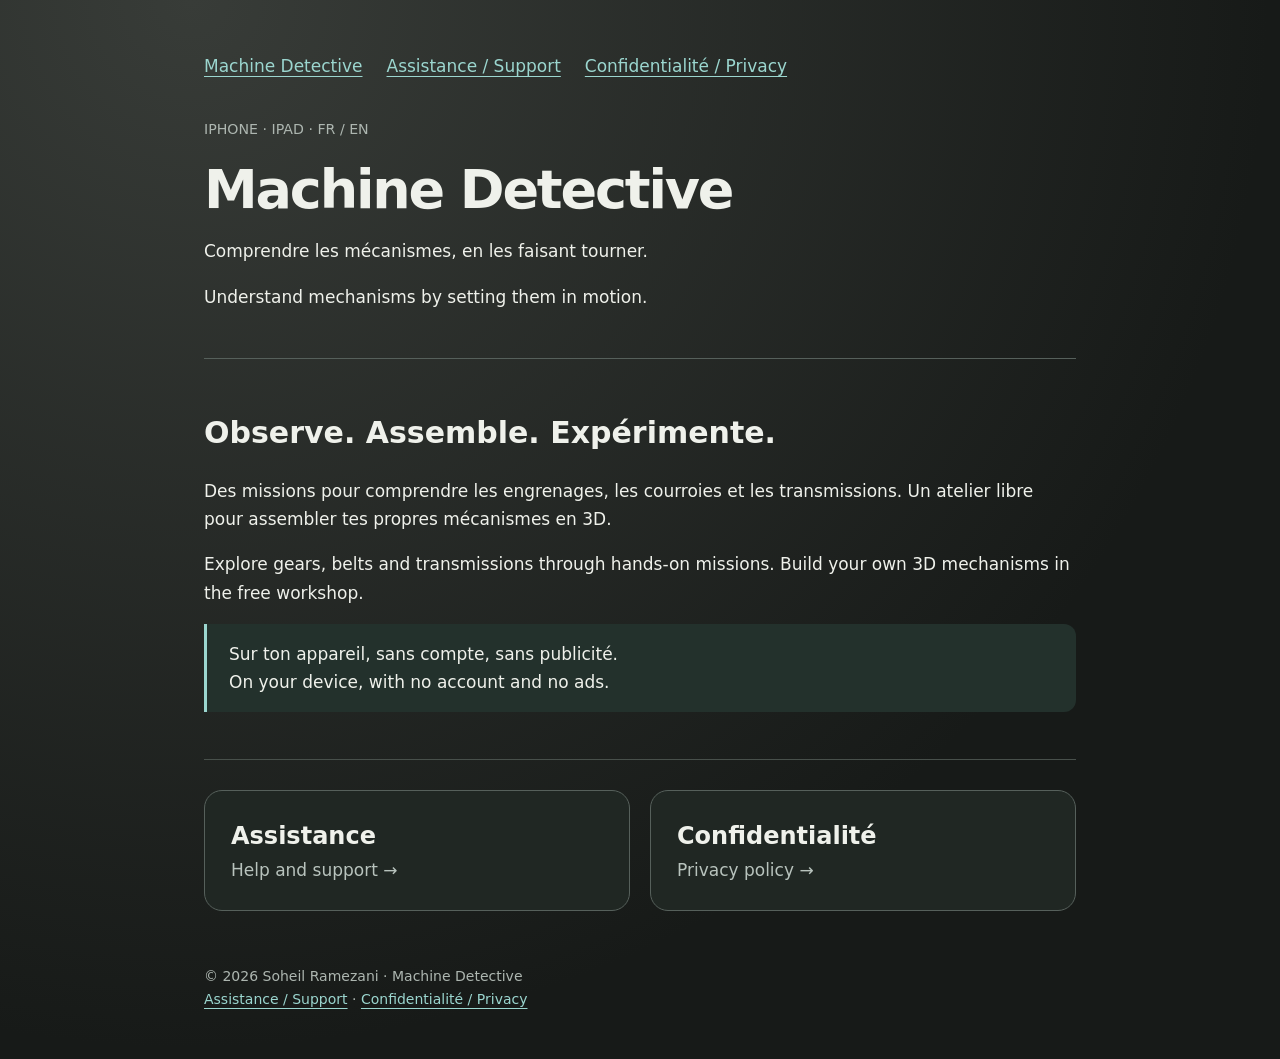
==== index.html @ 05f6509f "Publish bilingual Machine Detective support and privacy website" ====
<!doctype html>
<html lang="fr"><head><meta charset="utf-8"><meta name="viewport" content="width=device-width,initial-scale=1"><meta name="description" content="Machine Detective : missions et atelier de mécanique en 3D pour iPhone et iPad. Assistance et confidentialité en français et en anglais."><title>Machine Detective — Mécanique en 3D / Mechanics in 3D</title><link rel="stylesheet" href="style.css"></head><body><main><nav aria-label="Navigation"><a href="index.html">Machine Detective</a><a href="support.html">Assistance / Support</a><a href="privacy.html">Confidentialité / Privacy</a></nav><header><small>IPHONE · IPAD · FR / EN</small><h1>Machine Detective</h1><p>Comprendre les mécanismes, en les faisant tourner.</p><p lang="en">Understand mechanisms by setting them in motion.</p></header><section><h2>Observe. Assemble. Expérimente.</h2><p>Des missions pour comprendre les engrenages, les courroies et les transmissions. Un atelier libre pour assembler tes propres mécanismes en 3D.</p><p lang="en">Explore gears, belts and transmissions through hands-on missions. Build your own 3D mechanisms in the free workshop.</p><p class="summary">Sur ton appareil, sans compte, sans publicité.<br><span lang="en">On your device, with no account and no ads.</span></p></section><div class="cards"><a class="card" href="support.html"><strong>Assistance</strong><span lang="en">Help and support →</span></a><a class="card" href="privacy.html"><strong>Confidentialité</strong><span lang="en">Privacy policy →</span></a></div><footer>© 2026 Soheil Ramezani · Machine Detective<br><a href="support.html">Assistance / Support</a> · <a href="privacy.html">Confidentialité / Privacy</a></footer></main></body></html>
---- style.css ----
:root{color-scheme:dark}*{box-sizing:border-box}body{margin:0;color:#eff1eb;background:radial-gradient(ellipse at 15% 0,#383c38,transparent 70%),#171a18;font:17px/1.65 system-ui,-apple-system,sans-serif}main{max-width:920px;margin:auto;padding:48px 24px}nav{display:flex;gap:24px}a{color:#9bd6cf;text-underline-offset:4px}header{padding:30px 0;border-bottom:1px solid #56605b}small,.muted{color:#adb6b0}h1{font-size:clamp(32px,6vw,54px);line-height:1.1;letter-spacing:-.04em;margin:18px 0}h2{font-size:30px;line-height:1.3}h3{font-size:19px;margin-bottom:4px}p{margin-top:6px}section{scroll-margin-top:24px;padding:30px 0;border-bottom:1px solid #48504b}.contact{display:inline-block;background:#b5d1c9;color:#111a16;padding:12px 20px;border-radius:12px;font-weight:700;text-decoration:none;overflow-wrap:anywhere}footer{padding-top:24px;color:#adb6b0;font-size:14px}li{margin:8px 0}nav{flex-wrap:wrap;gap:12px 24px}nav a{padding:4px 0}a:focus-visible{outline:2px solid #9bd6cf;outline-offset:5px}.cards{display:grid;grid-template-columns:repeat(auto-fit,minmax(230px,1fr));gap:20px;margin:30px 0}.card{padding:26px;border:1px solid #56605b;border-radius:18px;background:#202723;text-decoration:none}.card strong{display:block;font-size:24px;color:#eff1eb}.card span{color:#b8c3bd}.summary{border-left:3px solid #9bd6cf;padding:16px 22px;background:#23312c;border-radius:0 12px 12px 0}
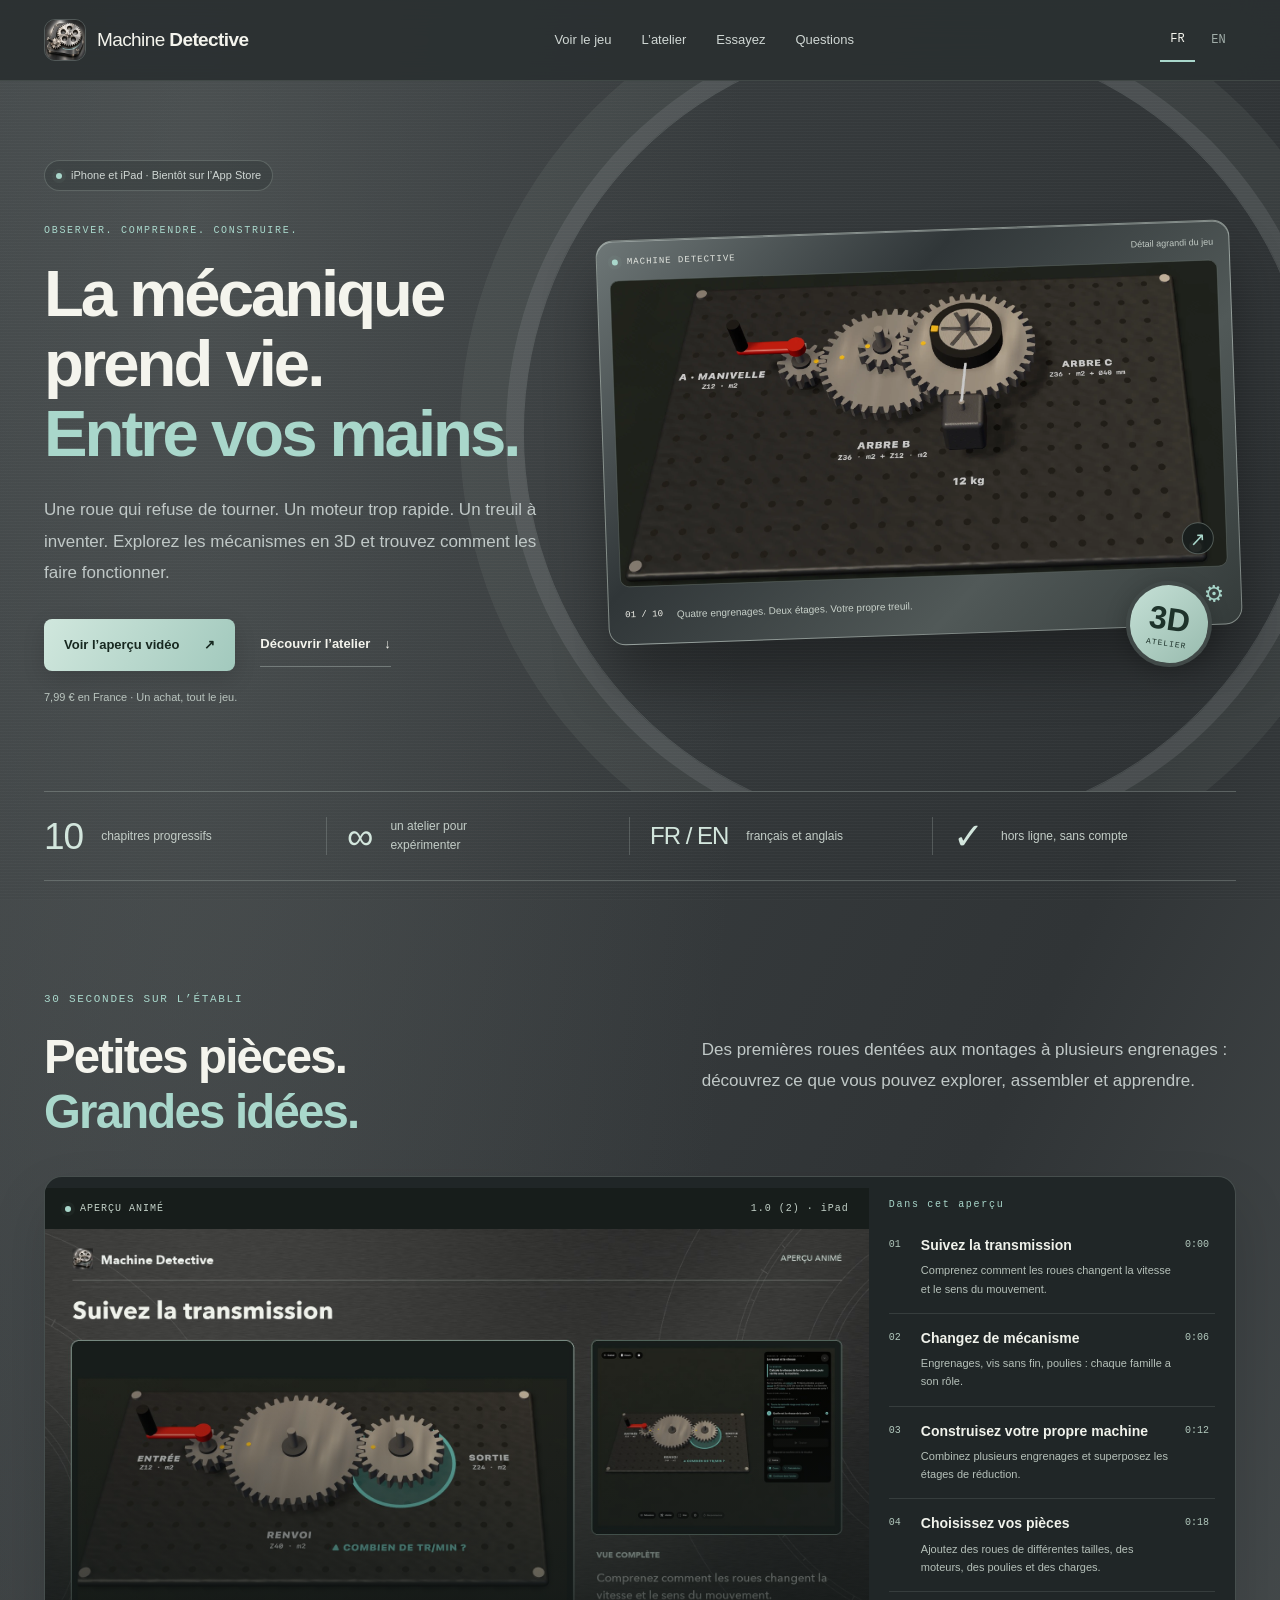
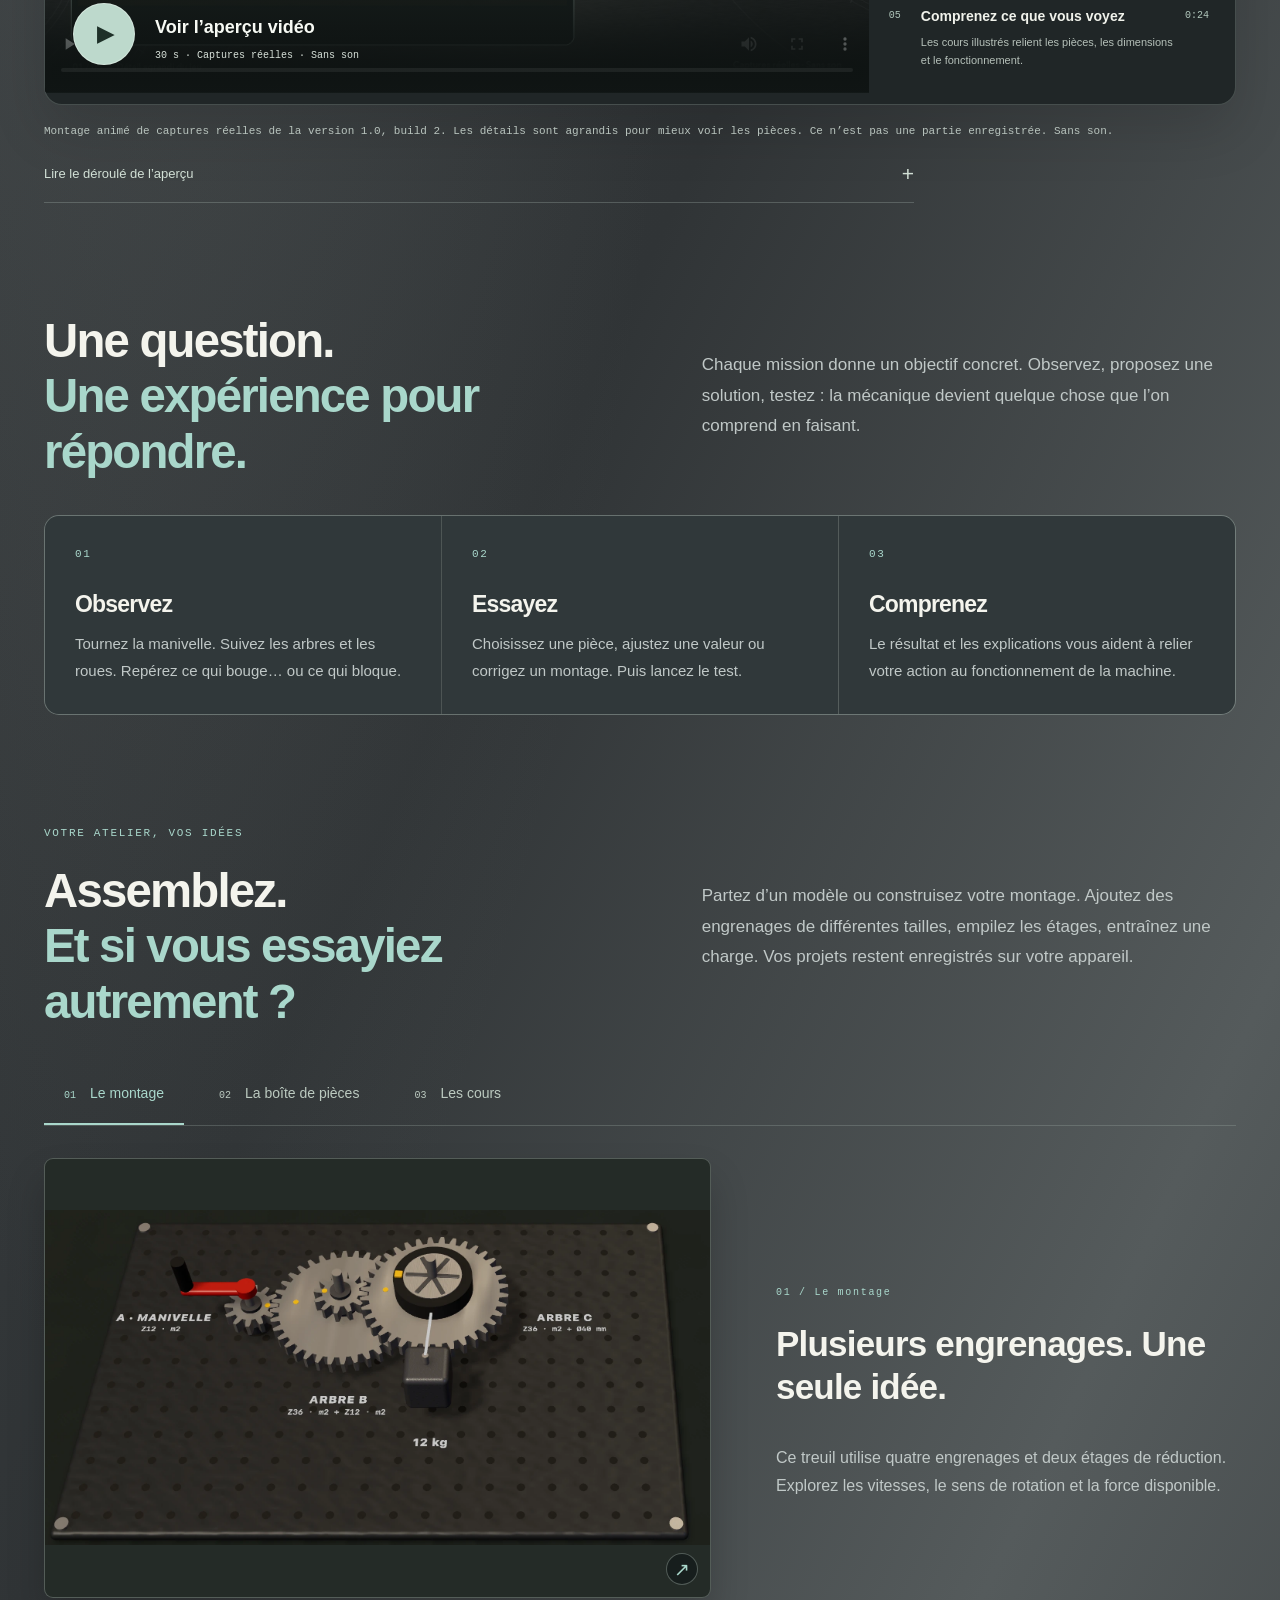
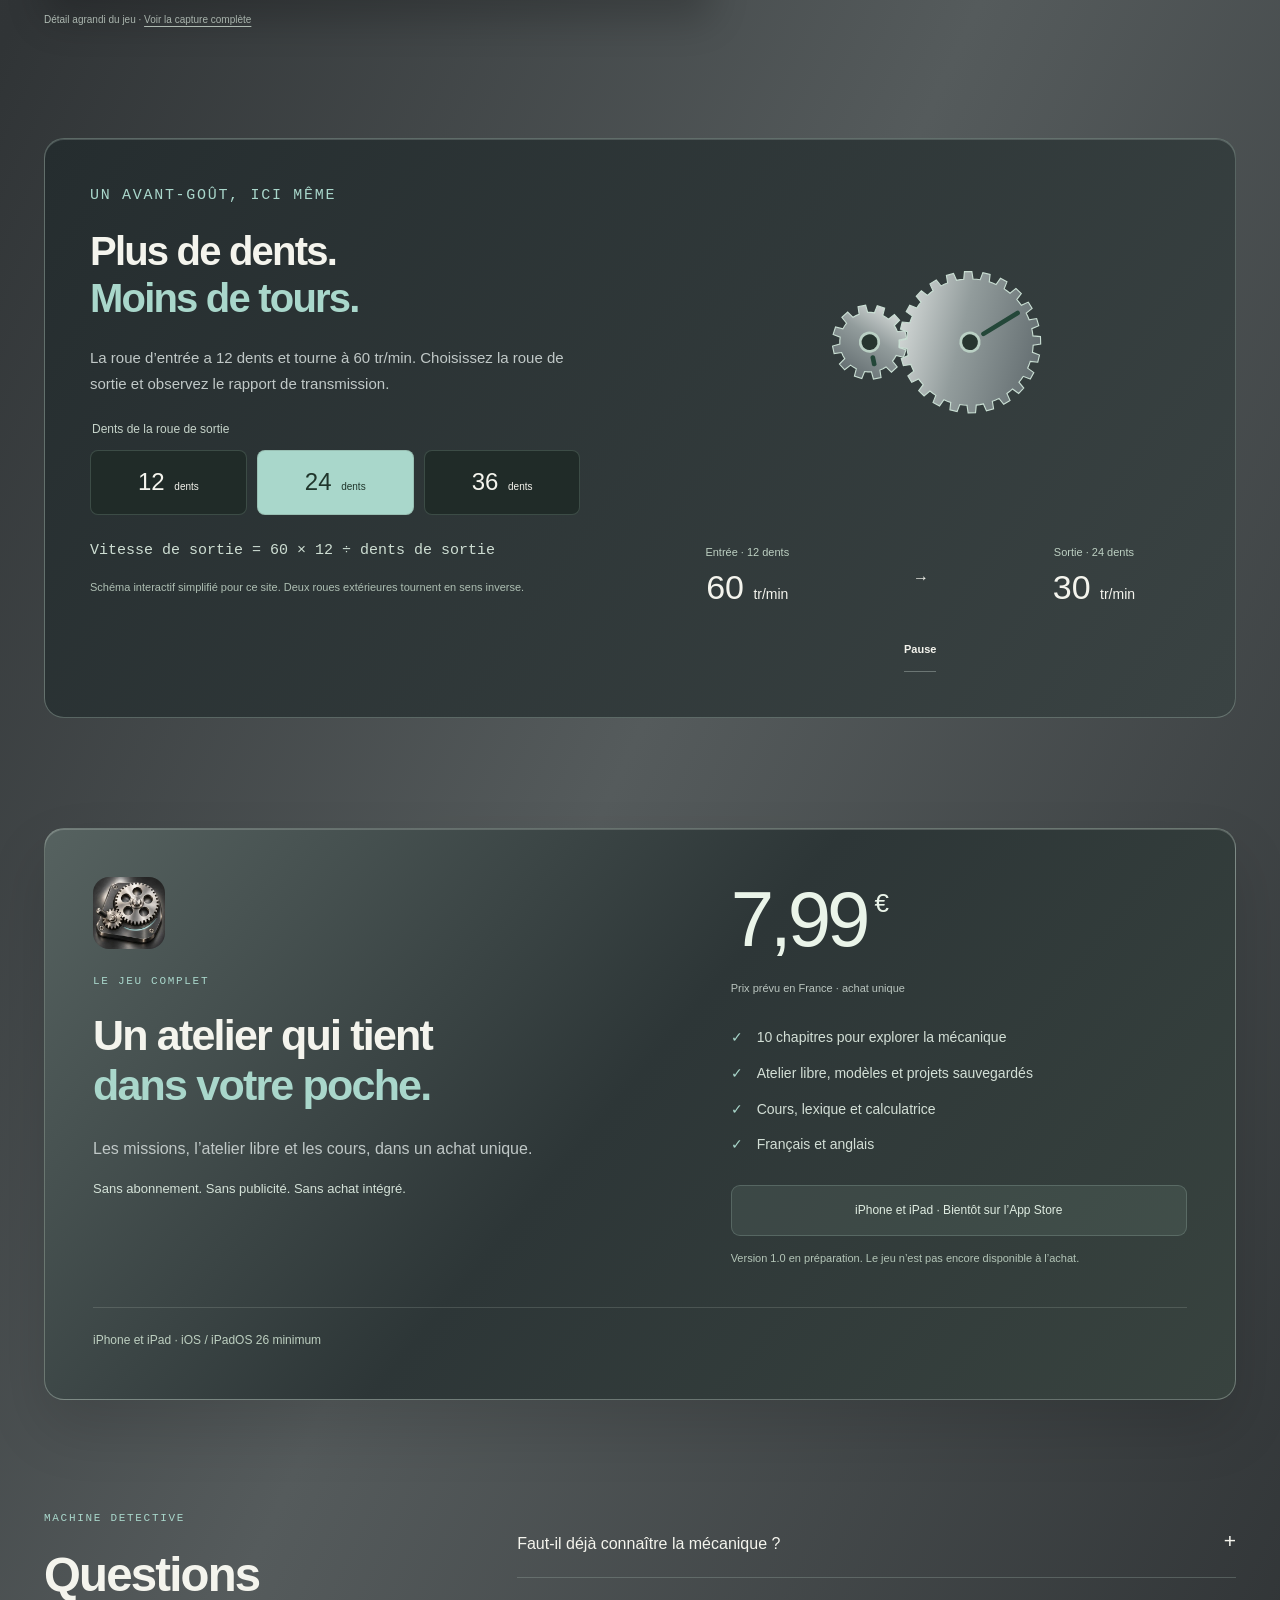
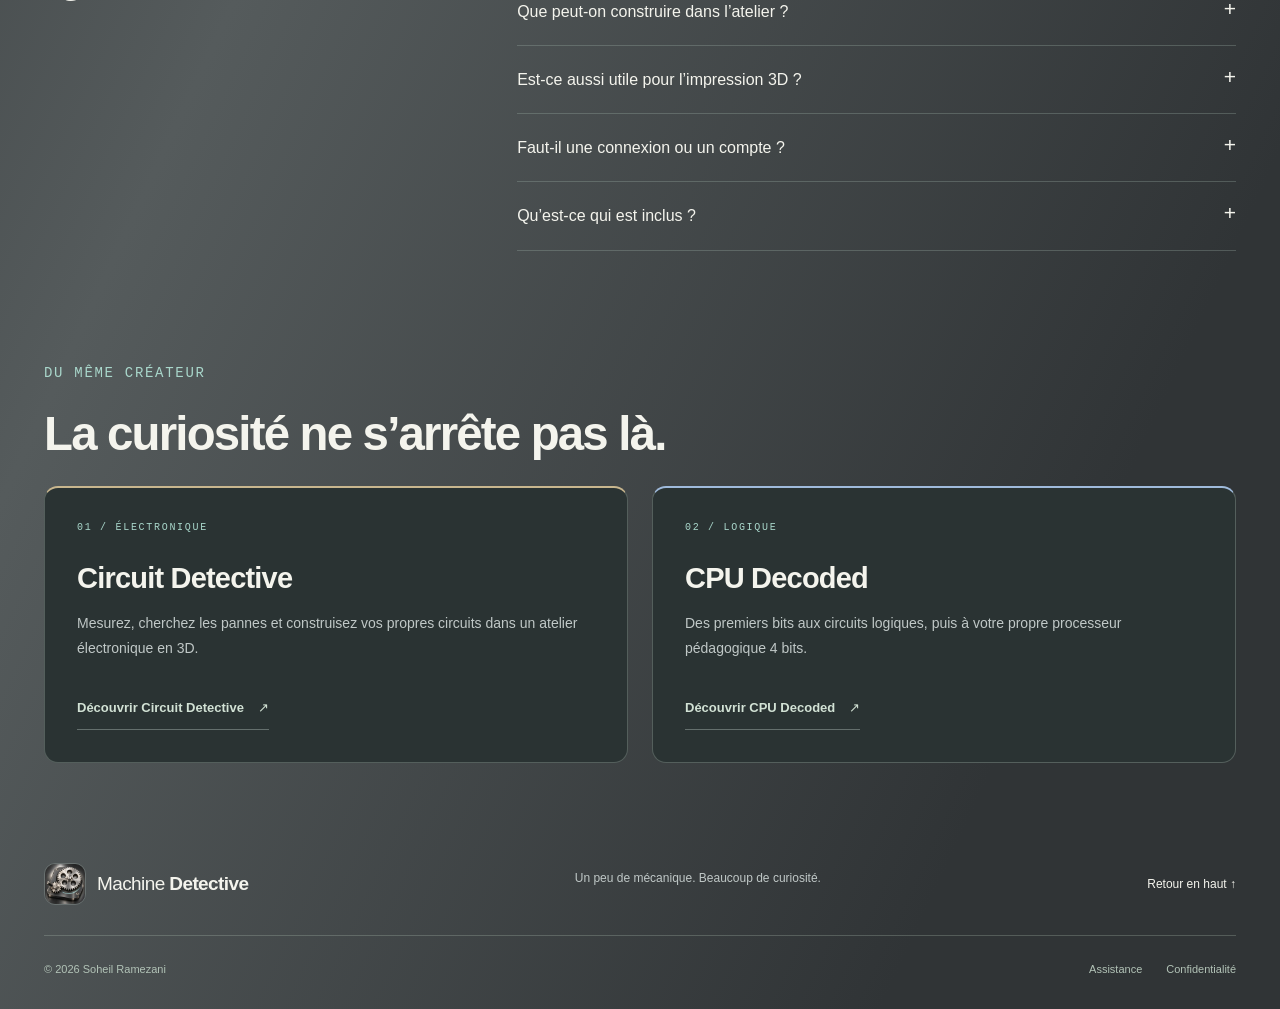
==== commit d5a08d36: "Add metallic bilingual Machine Detective website and zoomed video previews" ====
--- a/index.html
+++ b/index.html
@@ -1,2 +1,11 @@
-<!doctype html>
-<html lang="fr"><head><meta charset="utf-8"><meta name="viewport" content="width=device-width,initial-scale=1"><meta name="description" content="Machine Detective : missions et atelier de mécanique en 3D pour iPhone et iPad. Assistance et confidentialité en français et en anglais."><title>Machine Detective — Mécanique en 3D / Mechanics in 3D</title><link rel="stylesheet" href="style.css"></head><body><main><nav aria-label="Navigation"><a href="index.html">Machine Detective</a><a href="support.html">Assistance / Support</a><a href="privacy.html">Confidentialité / Privacy</a></nav><header><small>IPHONE · IPAD · FR / EN</small><h1>Machine Detective</h1><p>Comprendre les mécanismes, en les faisant tourner.</p><p lang="en">Understand mechanisms by setting them in motion.</p></header><section><h2>Observe. Assemble. Expérimente.</h2><p>Des missions pour comprendre les engrenages, les courroies et les transmissions. Un atelier libre pour assembler tes propres mécanismes en 3D.</p><p lang="en">Explore gears, belts and transmissions through hands-on missions. Build your own 3D mechanisms in the free workshop.</p><p class="summary">Sur ton appareil, sans compte, sans publicité.<br><span lang="en">On your device, with no account and no ads.</span></p></section><div class="cards"><a class="card" href="support.html"><strong>Assistance</strong><span lang="en">Help and support →</span></a><a class="card" href="privacy.html"><strong>Confidentialité</strong><span lang="en">Privacy policy →</span></a></div><footer>© 2026 Soheil Ramezani · Machine Detective<br><a href="support.html">Assistance / Support</a> · <a href="privacy.html">Confidentialité / Privacy</a></footer></main></body></html>
+<!doctype html><html lang="fr"><head><meta charset="utf-8"><meta name="viewport" content="width=device-width,initial-scale=1"><meta name="theme-color" content="#36393b"><title>Machine Detective — La mécanique entre vos mains</title><meta name="description" content="Une roue qui refuse de tourner. Un moteur trop rapide. Un treuil à inventer. Explorez les mécanismes en 3D et trouvez comment les faire fonctionner."><link rel="canonical" href="https://xerxex52.github.io/Machine-Detective-site/"><link rel="alternate" hreflang="fr" href="https://xerxex52.github.io/Machine-Detective-site/"><link rel="alternate" hreflang="en" href="https://xerxex52.github.io/Machine-Detective-site/en/"><meta property="og:title" content="Machine Detective"><meta property="og:description" content="Une roue qui refuse de tourner. Un moteur trop rapide. Un treuil à inventer. Explorez les mécanismes en 3D et trouvez comment les faire fonctionner."><meta property="og:type" content="website"><meta property="og:url" content="https://xerxex52.github.io/Machine-Detective-site/"><meta property="og:image" content="https://xerxex52.github.io/Machine-Detective-site/assets/fr-social.jpg"><meta name="twitter:card" content="summary_large_image"><link rel="icon" href="assets/favicon.png"><link rel="stylesheet" href="landing.css"><script src="site.js" defer></script></head><body id="top"><a class="skip" href="#main">Aller au contenu</a>
+<header class="site-header"><div class="nav-shell"><a class="brand" href="index.html"><img src="assets/icon.webp" width="42" height="42" alt=""><span>Machine <b>Detective</b></span></a><nav id="navigation" aria-label="Navigation"><a href="#film">Voir le jeu</a><a href="#atelier">L’atelier</a><a href="#essayez">Essayez</a><a href="#faq">Questions</a></nav><div class="header-actions"><div class="languages" aria-label="Languages"><a href="index.html" lang="fr" hreflang="fr" aria-current=page>FR</a><a href="en/index.html" lang="en" hreflang="en" >EN</a></div><button class="menu-toggle" aria-label="Menu" aria-expanded="false" aria-controls="navigation"><span></span><span></span></button></div></div></header>
+<main id="main"><section class="hero shell"><div class="hero-copy"><p class="availability"><i></i>iPhone et iPad · Bientôt sur l’App Store</p><p class="eyebrow">OBSERVER. COMPRENDRE. CONSTRUIRE.</p><h1>La mécanique<br>prend vie.<br><em>Entre vos mains.</em></h1><p class="lead">Une roue qui refuse de tourner. Un moteur trop rapide. Un treuil à inventer. Explorez les mécanismes en 3D et trouvez comment les faire fonctionner.</p><div class="hero-actions"><a class="button primary" href="#film">Voir l’aperçu vidéo<span aria-hidden="true">↗</span></a><a class="text-link" href="#atelier">Découvrir l’atelier<span aria-hidden="true">↓</span></a></div><p class="price-note">7,99 € en France · Un achat, tout le jeu.</p></div><div class="hero-visual"><div class="orbit" aria-hidden="true"></div><div class="metal-frame"><div class="frame-top"><i></i><span>MACHINE DETECTIVE</span><span>Détail agrandi du jeu</span></div><button class="shot" data-lightbox="assets/fr-workshop-full.webp" data-caption="Voir la capture complète" aria-label="Voir la capture complète"><img src="assets/fr-workshop-detail.webp" alt="Quatre engrenages. Deux étages. Votre propre treuil." loading="lazy" decoding="async"><span class="expand" aria-hidden="true">↗</span></button><div class="frame-bottom"><span>01 / 10</span><p>Quatre engrenages. Deux étages. Votre propre treuil.</p><span aria-hidden="true">⚙</span></div></div><div class="stamp" aria-hidden="true"><b>3D</b><span>ATELIER</span></div></div></section>
+<div class="shell"><div class="stats"><div><strong>10</strong><span>chapitres progressifs</span></div><div><strong>∞</strong><span>un atelier pour expérimenter</span></div><div><strong>FR / EN</strong><span>français et anglais</span></div><div><strong>✓</strong><span>hors ligne, sans compte</span></div></div></div>
+<section class="shell section-space" id="film"><div class="section-heading"><div><p class="eyebrow">30 SECONDES SUR L’ÉTABLI</p><h2>Petites pièces.<br><em>Grandes idées.</em></h2></div><p>Des premières roues dentées aux montages à plusieurs engrenages : découvrez ce que vous pouvez explorer, assembler et apprendre.</p></div><div class="film-stage"><div class="film-screen"><div class="film-topline"><span><i></i>APERÇU ANIMÉ</span><span>1.0 (2) · iPad</span></div><div class="video-frame"><video id="gameplay" controls playsinline preload="none" poster="assets/fr-poster.jpg" width="1920" height="1080" aria-label="Voir l’aperçu vidéo"><source src="assets/fr-preview.mp4" type="video/mp4"><track kind="captions" src="assets/fr-preview.vtt" srclang="fr" label="Français"><a href="assets/fr-preview.mp4">Voir l’aperçu vidéo</a></video><button class="film-play" hidden><span class="play-disc" aria-hidden="true">▶</span><span>Voir l’aperçu vidéo<small>30 s · Captures réelles · Sans son</small></span></button></div></div><aside class="chapters"><p class="eyebrow">Dans cet aperçu</p><button class="chapter" data-seek="0"><span class="chapter-index">01</span><span><strong>Suivez la transmission</strong><small>Comprenez comment les roues changent la vitesse et le sens du mouvement.</small></span><time>0:00</time></button><button class="chapter" data-seek="6"><span class="chapter-index">02</span><span><strong>Changez de mécanisme</strong><small>Engrenages, vis sans fin, poulies : chaque famille a son rôle.</small></span><time>0:06</time></button><button class="chapter" data-seek="12"><span class="chapter-index">03</span><span><strong>Construisez votre propre machine</strong><small>Combinez plusieurs engrenages et superposez les étages de réduction.</small></span><time>0:12</time></button><button class="chapter" data-seek="18"><span class="chapter-index">04</span><span><strong>Choisissez vos pièces</strong><small>Ajoutez des roues de différentes tailles, des moteurs, des poulies et des charges.</small></span><time>0:18</time></button><button class="chapter" data-seek="24"><span class="chapter-index">05</span><span><strong>Comprenez ce que vous voyez</strong><small>Les cours illustrés relient les pièces, les dimensions et le fonctionnement.</small></span><time>0:24</time></button></aside></div><p class="film-caption">Montage animé de captures réelles de la version 1.0, build 2. Les détails sont agrandis pour mieux voir les pièces. Ce n’est pas une partie enregistrée. Sans son.</p><details class="transcript"><summary>Lire le déroulé de l’aperçu<span aria-hidden="true">+</span></summary><p><strong>0:00 — Suivez la transmission.</strong> Comprenez comment les roues changent la vitesse et le sens du mouvement.</p><p><strong>0:06 — Changez de mécanisme.</strong> Engrenages, vis sans fin, poulies : chaque famille a son rôle.</p><p><strong>0:12 — Construisez votre propre machine.</strong> Combinez plusieurs engrenages et superposez les étages de réduction.</p><p><strong>0:18 — Choisissez vos pièces.</strong> Ajoutez des roues de différentes tailles, des moteurs, des poulies et des charges.</p><p><strong>0:24 — Comprenez ce que vous voyez.</strong> Les cours illustrés relient les pièces, les dimensions et le fonctionnement.</p></details></section>
+<section class="shell section-space"><div class="section-heading"><h2>Une question.<br><em>Une expérience pour répondre.</em></h2><p>Chaque mission donne un objectif concret. Observez, proposez une solution, testez : la mécanique devient quelque chose que l’on comprend en faisant.</p></div><div class="steps"><article><span class="mono">01</span><h3>Observez</h3><p>Tournez la manivelle. Suivez les arbres et les roues. Repérez ce qui bouge… ou ce qui bloque.</p></article><article><span class="mono">02</span><h3>Essayez</h3><p>Choisissez une pièce, ajustez une valeur ou corrigez un montage. Puis lancez le test.</p></article><article><span class="mono">03</span><h3>Comprenez</h3><p>Le résultat et les explications vous aident à relier votre action au fonctionnement de la machine.</p></article></div></section>
+<section class="shell section-space" id="atelier"><div class="section-heading"><div><p class="eyebrow">VOTRE ATELIER, VOS IDÉES</p><h2>Assemblez.<br><em>Et si vous essayiez autrement ?</em></h2></div><p>Partez d’un modèle ou construisez votre montage. Ajoutez des engrenages de différentes tailles, empilez les étages, entraînez une charge. Vos projets restent enregistrés sur votre appareil.</p></div><div class="tab-bar" role="tablist" aria-label="L’atelier"><button id="tab-0" role="tab" aria-selected="true" aria-controls="panel-0" tabindex="0"><span>01</span>Le montage</button><button id="tab-1" role="tab" aria-selected="false" aria-controls="panel-1" tabindex="-1"><span>02</span>La boîte de pièces</button><button id="tab-2" role="tab" aria-selected="false" aria-controls="panel-2" tabindex="-1"><span>03</span>Les cours</button></div><div id="panel-0" role="tabpanel" aria-labelledby="tab-0" class="showcase-panel" ><div class="panel-photo"><button class="shot" data-lightbox="assets/fr-workshop-full.webp" data-caption="Voir la capture complète" aria-label="Voir la capture complète"><img src="assets/fr-workshop-detail.webp" alt="Quatre engrenages. Deux étages. Votre propre treuil." loading="lazy" decoding="async"><span class="expand" aria-hidden="true">↗</span></button><small>Détail agrandi du jeu · <a href="assets/fr-workshop-full.webp">Voir la capture complète</a></small></div><div><p class="eyebrow">01 / Le montage</p><h3>Plusieurs engrenages. Une seule idée.</h3><p>Ce treuil utilise quatre engrenages et deux étages de réduction. Explorez les vitesses, le sens de rotation et la force disponible.</p></div></div><div id="panel-1" role="tabpanel" aria-labelledby="tab-1" class="showcase-panel" hidden><div class="panel-photo"><button class="shot" data-lightbox="assets/fr-parts-full.webp" data-caption="Voir la capture complète" aria-label="Voir la capture complète"><img src="assets/fr-parts-detail.webp" alt="Choisissez vos pièces" loading="lazy" decoding="async"><span class="expand" aria-hidden="true">↗</span></button><small>Détail agrandi du jeu · <a href="assets/fr-parts-full.webp">Voir la capture complète</a></small></div><div><p class="eyebrow">02 / La boîte de pièces</p><h3>La bonne pièce, à la bonne place.</h3><p>Moteurs, roues, couronnes, poulies et charges. Choisissez le nombre de dents et le module de vos roues pour créer vos propres transmissions.</p></div></div><div id="panel-2" role="tabpanel" aria-labelledby="tab-2" class="showcase-panel" hidden><div class="panel-photo"><button class="shot" data-lightbox="assets/fr-course-full.webp" data-caption="Voir la capture complète" aria-label="Voir la capture complète"><img src="assets/fr-course-detail.webp" alt="Comprenez ce que vous voyez" loading="lazy" decoding="async"><span class="expand" aria-hidden="true">↗</span></button><small>Détail agrandi du jeu · <a href="assets/fr-course-full.webp">Voir la capture complète</a></small></div><div><p class="eyebrow">03 / Les cours</p><h3>Un mécanisme, une explication.</h3><p>Retrouvez les schémas, le lexique, la calculatrice et les explications en 3D pas à pas, directement dans le jeu.</p></div></div></section>
+<section class="shell section-space" id="essayez"><div class="demo-box"><div class="demo-copy"><p class="eyebrow">UN AVANT-GOÛT, ICI MÊME</p><h2>Plus de dents.<br><em>Moins de tours.</em></h2><p>La roue d’entrée a 12 dents et tourne à 60 tr/min. Choisissez la roue de sortie et observez le rapport de transmission.</p><fieldset><legend>Dents de la roue de sortie</legend><div class="gear-options"><button data-teeth="12" aria-pressed="false">12 <small>dents</small></button><button data-teeth="24" aria-pressed="true">24 <small>dents</small></button><button data-teeth="36" aria-pressed="false">36 <small>dents</small></button></div></fieldset><p class="formula">Vitesse de sortie = 60 × 12 ÷ dents de sortie</p><p class="demo-note">Schéma interactif simplifié pour ce site. Deux roues extérieures tournent en sens inverse.</p></div><div class="gear-demo"><svg viewBox="0 0 580 360" role="img" aria-label="La roue d’entrée a 12 dents et tourne à 60 tr/min. Choisissez la roue de sortie et observez le rapport de transmission."><defs><linearGradient id="steel" x2="1" y2="1"><stop stop-color="#edf0ee"/><stop offset=".45" stop-color="#929c9c"/><stop offset="1" stop-color="#555f63"/></linearGradient></defs><g id="gear-a"></g><g id="gear-b"></g></svg><div class="readouts"><div><small>Entrée · 12 dents</small><strong>60 <span>tr/min</span></strong></div><span aria-hidden="true">→</span><div aria-live="polite" aria-atomic="true"><small>Sortie · <span id="output-teeth">24</span> dents</small><strong><span id="output-speed">30</span> <span>tr/min</span></strong></div></div><button id="motion" class="text-link" data-pause="Pause" data-resume="Animer" aria-pressed="false">Pause</button></div></div></section>
+<section class="shell section-space" id="inclus"><div class="purchase"><div><img class="offer-icon" src="assets/icon.webp" width="72" height="72" alt=""><p class="eyebrow">LE JEU COMPLET</p><h2>Un atelier qui tient<br><em>dans votre poche.</em></h2><p>Les missions, l’atelier libre et les cours, dans un achat unique.</p><p class="promise">Sans abonnement. Sans publicité. Sans achat intégré.</p></div><div class="offer"><div class="price">7,99<sup>€</sup></div><p class="price-note">Prix prévu en France · achat unique</p><ul><li>10 chapitres pour explorer la mécanique</li><li>Atelier libre, modèles et projets sauvegardés</li><li>Cours, lexique et calculatrice</li><li>Français et anglais</li></ul><p class="coming-soon">iPhone et iPad · Bientôt sur l’App Store</p><small>Version 1.0 en préparation. Le jeu n’est pas encore disponible à l’achat.</small></div><div class="compatibility">iPhone et iPad · iOS / iPadOS 26 minimum</div></div></section>
+<section class="shell section-space faq" id="faq"><div><p class="eyebrow">MACHINE DETECTIVE</p><h2>Questions</h2></div><div><details><summary>Faut-il déjà connaître la mécanique ?<span aria-hidden="true">+</span></summary><p>Non. Les premières missions commencent par une roue et une manivelle. Les notions de vitesse, de force et de transmission arrivent progressivement, avec des cours pour y revenir.</p></details><details><summary>Que peut-on construire dans l’atelier ?<span aria-hidden="true">+</span></summary><p>Des montages avec arbres, engrenages, moteurs, poulies et charges. Les modèles de départ permettent notamment d’explorer un treuil à plusieurs étages. Vous pouvez modifier les pièces et enregistrer vos projets.</p></details><details><summary>Est-ce aussi utile pour l’impression 3D ?<span aria-hidden="true">+</span></summary><p>Des missions relient les mécanismes aux axes d’une imprimante 3D, aux courroies et aux pas par millimètre. Le jeu aide à comprendre les principes ; il ne remplace pas les spécifications d’une vraie machine.</p></details><details><summary>Faut-il une connexion ou un compte ?<span aria-hidden="true">+</span></summary><p>Après téléchargement, le jeu fonctionne hors ligne et sans compte. La progression et les montages restent sur l’appareil, sans synchronisation entre appareils.</p></details><details><summary>Qu’est-ce qui est inclus ?<span aria-hidden="true">+</span></summary><p>Toutes les missions, l’atelier et les cours. Le prix prévu en France est de 7,99 €. Dans les autres pays, le prix sera celui indiqué par l’App Store.</p></details></div></section><section class="shell section-space related"><p class="eyebrow">DU MÊME CRÉATEUR</p><h2>La curiosité ne s’arrête pas là.</h2><div class="related-grid"><article><span class="mono">01 / ÉLECTRONIQUE</span><h3>Circuit Detective</h3><p>Mesurez, cherchez les pannes et construisez vos propres circuits dans un atelier électronique en 3D.</p><a class="text-link" href="https://xerxex52.github.io/Circuit-Detective/">Découvrir Circuit Detective <span aria-hidden="true">↗</span></a></article><article><span class="mono">02 / LOGIQUE</span><h3>CPU Decoded</h3><p>Des premiers bits aux circuits logiques, puis à votre propre processeur pédagogique 4 bits.</p><a class="text-link" href="https://xerxex52.github.io/CPU-Decoded/">Découvrir CPU Decoded <span aria-hidden="true">↗</span></a></article></div></section></main>
+<footer class="shell"><div class="footer-top"><a class="brand" href="index.html"><img src="assets/icon.webp" width="42" height="42" alt=""><span>Machine <b>Detective</b></span></a><p>Un peu de mécanique. Beaucoup de curiosité.</p><a href="#top">Retour en haut ↑</a></div><div class="footer-bottom"><span>© 2026 Soheil Ramezani</span><nav><a href="support.html#fr">Assistance</a><a href="privacy.html#fr">Confidentialité</a></nav></div></footer><dialog id="lightbox" aria-label="Voir la capture complète"><button class="lightbox-close" aria-label="Fermer" autofocus>×</button><figure><img alt=""><figcaption></figcaption></figure></dialog></body></html>
--- a/landing.css
+++ b/landing.css
@@ -0,0 +1,12 @@
+:root{color-scheme:dark;--bg:#303335;--panel:#222729;--ink:#f4f4ed;--muted:#c0c8c7;--mint:#a9d7cb;--line:#606b6a;--mono:'SFMono-Regular',Consolas,monospace;--font:'Avenir Next',Avenir,-apple-system,BlinkMacSystemFont,'Segoe UI',sans-serif}*{box-sizing:border-box}html{scroll-behavior:smooth;scroll-padding-top:100px}body{margin:0;color:var(--ink);font:16px/1.7 var(--font);background:radial-gradient(ellipse at 15% 4%,#747a7844,transparent 36%),linear-gradient(115deg,#414648 0%,#303436 38%,#555b5c 62%,#303436 90%);-webkit-font-smoothing:antialiased}body:before{content:'';position:fixed;inset:0;pointer-events:none;z-index:-1;background:repeating-linear-gradient(0deg,#ffffff06 0px,#ffffff06 1px,#0000000a 1px,#0000000a 3px);opacity:.6}body:has(dialog[open]){overflow:hidden}a{color:inherit;text-decoration:none}button{font:inherit;color:inherit;cursor:pointer}button,fieldset{border:0}button,a,summary{touch-action:manipulation}a:focus-visible,button:focus-visible,summary:focus-visible{outline:3px solid var(--mint);outline-offset:5px}img{display:block;max-width:100%;height:auto}p,h1,h2,h3{margin-top:0}p:last-child{margin-bottom:0}em{font-style:normal;color:var(--mint)}[hidden]{display:none!important}.shell{max-width:1380px;margin-inline:auto;padding-inline:44px}.section-space{padding-top:110px}.eyebrow,.mono{font:500 11px/1.6 var(--mono);letter-spacing:1.7px;color:var(--mint)}.eyebrow{margin-bottom:20px}h2{font-size:clamp(32px,3.7vw,50px);font-weight:600;letter-spacing:-1.8px;line-height:1.17;margin-bottom:24px}h3{font-size:29px;line-height:1.23;letter-spacing:-.8px;font-weight:600}p{color:var(--muted)}.skip{position:fixed;top:10px;left:15px;transform:translateY(-160%);background:var(--mint);color:#172b26;padding:12px 20px;z-index:100}.skip:focus{transform:none}
+.site-header{position:sticky;top:0;z-index:20;background:#2b3031ed;border-bottom:1px solid #b0bbb42b;backdrop-filter:blur(20px)}.nav-shell{max-width:1460px;margin:auto;padding:18px 44px;display:flex;align-items:center;justify-content:space-between;gap:28px}.brand{display:inline-flex;align-items:center;gap:11px;font-size:19px;letter-spacing:-.6px;white-space:nowrap}.brand img{border-radius:11px;border:1px solid #a0aaa555}.brand b{font-weight:650}.site-header nav{display:flex;gap:30px}.site-header nav a{font-size:13px;color:#d0d7d4}.site-header nav a:hover{color:var(--mint)}.header-actions,.languages{display:flex;gap:18px;align-items:center}.languages{gap:6px;font:12px var(--mono)}.languages a{min-height:44px;min-width:35px;display:grid;place-items:center;color:#a2afaa}.languages [aria-current]{color:var(--ink);border-bottom:2px solid var(--mint)}.menu-toggle{display:none;width:44px;height:44px;background:transparent;border:1px solid var(--line);border-radius:8px;align-items:center;justify-content:center;flex-direction:column;gap:6px}.menu-toggle span{height:1px;width:18px;background:var(--ink)}
+.hero{overflow:hidden;display:grid;grid-template-columns:.95fr 1.18fr;gap:48px;align-items:center;min-height:710px;padding-top:74px;padding-bottom:80px}.availability{display:inline-flex;gap:9px;align-items:center;font-size:11px;padding:5px 11px;border:1px solid #bcc9c440;border-radius:99px;margin-bottom:32px;color:#d0d7d4;background:#242a2944}.availability i,.film-topline i,.frame-top i{display:inline-block;width:6px;height:6px;background:var(--mint);border-radius:50%;flex-shrink:0;box-shadow:0 0 0 4px #a9d7cb0a}.hero h1{font-size:clamp(47px,5.1vw,71px);line-height:1.07;font-weight:600;letter-spacing:-3px;margin-bottom:26px}.hero .eyebrow{font-size:10px}.lead{font-size:17px;line-height:1.85;max-width:510px}.hero-actions{display:flex;flex-wrap:wrap;gap:18px 25px;align-items:center;margin-top:30px}.button{min-height:52px;display:inline-flex;align-items:center;justify-content:center;gap:25px;padding:13px 20px;border-radius:8px;font-size:13px;font-weight:650}.primary{background:linear-gradient(120deg,#d0e7dd,#a2c9bd);color:#172820;box-shadow:0 8px 22px #0002}.primary:hover{filter:brightness(1.07)}.text-link{display:inline-flex;gap:14px;align-items:center;min-height:44px;font-size:13px;font-weight:550;border-bottom:1px solid #bbc8c466;background:transparent;padding:3px 0}.text-link:hover{color:var(--mint)}.price-note{font-size:11px;margin-top:17px;color:#b9c4be}.hero-visual{position:relative;min-width:0;padding-block:40px}.orbit{position:absolute;z-index:-1;width:125%;aspect-ratio:1;top:50%;left:50%;transform:translate(-50%,-50%);border-radius:50%;border:1px solid #d7e0dc28;box-shadow:0 0 0 16px #00000002,0 0 0 17px #dae2de1a,0 0 0 62px #00000002,0 0 0 63px #dae2de10}.metal-frame{background:linear-gradient(135deg,#6e7777,#303638 35%,#515958 70%,#343b3a);border:1px solid #c1ccc688;border-radius:17px;padding:12px;box-shadow:0 38px 55px #0005,inset 0 1px 0 #e9f0eb66;transform:rotate(-2deg)}.frame-top{display:flex;gap:9px;align-items:center;padding:4px 3px 13px;font:9px var(--mono);letter-spacing:1px;color:#e2e5df}.frame-top>span:last-child{margin-left:auto;letter-spacing:0;font:9px var(--font);color:#c1cac4}.shot{position:relative;display:block;width:100%;padding:0;border-radius:9px;overflow:hidden;border:1px solid #a2aea955;background:#181d19;cursor:zoom-in}.shot img{width:100%;height:auto}.hero .shot img{aspect-ratio:auto;object-fit:contain}.expand{position:absolute;right:12px;bottom:12px;width:32px;height:32px;display:grid;place-items:center;border-radius:50%;background:#171e1deb;border:1px solid #cfdfd550;color:var(--mint);font-size:19px}.frame-bottom{display:flex;align-items:center;gap:14px;padding:14px 4px 3px;font:9px var(--mono)}.frame-bottom p{font:10px/1.5 var(--font);margin:0;flex:1;color:#c8d1ca}.frame-bottom>span:last-child{font-size:23px;color:var(--mint)}.stamp{position:absolute;right:24px;bottom:9px;display:flex;align-items:center;justify-content:center;flex-direction:column;width:86px;height:86px;background:linear-gradient(130deg,#c5e0d6,#98bbae);color:#1e332b;border:4px solid #414948;border-radius:50%;transform:rotate(8deg);box-shadow:0 5px 22px #0003}.stamp b{font-size:32px;line-height:1.2}.stamp span{font:8px var(--mono);letter-spacing:1px}.stats{display:grid;grid-template-columns:repeat(4,1fr);gap:20px;padding:25px 0;border-block:1px solid #a7b5af55}.stats>div{display:flex;align-items:center;gap:18px;border-right:1px solid #afbbb644;padding-right:20px}.stats>div:last-child{border:0}.stats strong{color:#d3e6dd;font-size:37px;line-height:1;white-space:nowrap;font-weight:500;letter-spacing:-1px}.stats>div:nth-child(3) strong{font-size:24px}.stats span{font-size:12px;line-height:1.6;max-width:150px;color:#c3cdc7}
+.section-heading{display:grid;grid-template-columns:1.1fr 1fr;gap:70px;align-items:center;margin-bottom:36px}.section-heading h2{margin-bottom:0}.section-heading>p{max-width:560px;font-size:17px;line-height:1.8}.film-stage{display:grid;grid-template-columns:minmax(0,2.25fr) minmax(275px,1fr);border:1px solid #929f9955;border-radius:18px;overflow:hidden;background:#202627;box-shadow:0 25px 55px #0002}.film-screen{min-width:0;align-self:center;background:#171d1b}.film-topline{display:flex;justify-content:space-between;gap:15px;padding:15px 20px;font:10px var(--mono);letter-spacing:1px;color:#c2d0c7}.film-topline>span:first-child{display:flex;gap:9px;align-items:center}.video-frame{position:relative;aspect-ratio:16/9;background:#171b1c}video{width:100%;height:100%;display:block;object-fit:contain}.film-play{position:absolute;inset:0;background:linear-gradient(0deg,#121817db,transparent 70%);display:flex;align-items:flex-end;justify-content:flex-start;gap:20px;text-align:left;padding:28px;color:#f7faf4}.play-disc{display:grid;place-items:center;width:62px;height:62px;border-radius:50%;border:1px solid #e3f1e899;background:#bdd9cc;color:#1e3028;font-size:23px;padding-left:4px;flex-shrink:0}.film-play>span:last-child{font-size:18px;font-weight:600}.film-play small{display:block;font:10px/1.8 var(--mono);color:#d7e1d9;margin-top:4px}.chapters{padding:20px}.chapters>.eyebrow{margin-bottom:8px;font-size:10px}.chapter{display:grid;grid-template-columns:22px minmax(0,1fr) 30px;gap:10px;text-align:left;width:100%;padding:15px 0;border-bottom:1px solid #a7b5ad29;background:transparent}.chapter:last-child{border-bottom:0}.chapter-index,.chapter time{font:10px/1.8 var(--mono);color:#b1c7bc}.chapter strong{display:block;font-size:14px;font-weight:600;line-height:1.4;color:#f0f2eb}.chapter small{display:block;font-size:11px;line-height:1.65;color:#b5c0b9;margin-top:6px}.chapter[aria-current],.chapter:hover{background:#bbd6c810}.chapter[aria-current] strong{color:var(--mint)}.film-caption{font:11px/1.8 var(--mono);color:#b8c3bd;margin:17px 0}.transcript{max-width:870px;border-bottom:1px solid #b8c5be44;padding-block:4px 17px}.transcript summary{font-size:13px;color:#d1dfd5}.transcript p{font-size:14px;margin-top:18px}summary{display:flex;justify-content:space-between;gap:24px;list-style:none;cursor:pointer}summary::-webkit-details-marker{display:none}summary>span{font-size:21px;line-height:1;flex-shrink:0}details[open] summary>span{transform:rotate(45deg)}
+.steps{display:grid;grid-template-columns:repeat(3,1fr);gap:1px;border:1px solid #9daba555;border-radius:15px;overflow:hidden;background:#80908b55}.steps article{background:#30383a;padding:30px}.steps .mono{display:block;margin-bottom:26px}.steps h3{font-size:23px;margin-bottom:12px}.steps p{font-size:15px;line-height:1.8}.tab-bar{display:flex;border-bottom:1px solid #aab9b144;margin-bottom:32px;gap:15px}.tab-bar button{background:transparent;border-bottom:2px solid transparent;padding:17px 20px;min-height:56px;font-size:14px;color:#bccac0}.tab-bar button span{font:10px var(--mono);margin-right:14px}.tab-bar button[aria-selected=true]{border-color:var(--mint);color:var(--mint)}.showcase-panel{display:grid;grid-template-columns:1.45fr 1fr;gap:65px;align-items:center}.panel-photo{min-width:0}.panel-photo .shot{height:440px;background:#242b27;border:1px solid #b3c1b955;box-shadow:0 22px 38px #0003}.panel-photo img{width:100%;height:100%;object-fit:contain}.panel-photo small{font-size:10px;color:#bbc7bf;display:block;margin-top:13px}.panel-photo small a{text-decoration:underline;text-underline-offset:3px}.showcase-panel h3{font-size:35px}.showcase-panel p{font-size:16px;line-height:1.8}.showcase-panel .eyebrow{font-size:10px}
+.demo-box{display:grid;grid-template-columns:1fr 1.1fr;gap:70px;padding:45px;background:linear-gradient(125deg,#252d2f,#3a4343);border:1px solid #a6b8af66;border-radius:20px;box-shadow:inset 0 1px #dce9e333}.demo-copy h2{font-size:40px}.demo-copy>p{font-size:15px}.demo-copy fieldset{padding:0;margin:23px 0}.demo-copy legend{font-size:12px;color:#c5d3c9;margin-bottom:10px}.gear-options{display:flex;gap:10px}.gear-options button{padding:11px 16px;flex:1;border:1px solid #768c8055;border-radius:8px;background:#202b28;min-height:55px;font-size:24px;white-space:nowrap}.gear-options small{font-size:10px;margin-left:3px}.gear-options [aria-pressed=true]{background:var(--mint);color:#20362c}.formula{font:11px/1.7 var(--mono);color:#ceded3}.demo-copy .demo-note{font-size:11px;line-height:1.7;color:#aebfb3}.gear-demo{align-self:center;text-align:center;min-width:0}.gear-demo svg{width:100%;overflow:visible}.readouts{display:flex;align-items:center;justify-content:space-around;gap:14px;margin-top:16px}.readouts small{display:block;color:#bdd0c2;font-size:11px}.readouts strong{display:block;font-size:34px;line-height:1.5;font-weight:500}.readouts strong>span:last-child{font-size:14px}.gear-demo #motion{font-size:11px;margin-top:15px}.gear-rotor{transform-box:fill-box;transform-origin:center}.gear-body{fill:url(#steel);stroke:#c9ded3;stroke-width:1.2}.gear-mark{stroke:#244739;stroke-width:5;stroke-linecap:round}.gear-core{fill:#27352f;stroke:#bad0c4;stroke-width:3}
+.purchase{display:grid;grid-template-columns:1.2fr 1fr;gap:40px 90px;padding:48px;background:linear-gradient(130deg,#566260,#2d3637 48%,#38433f);border-radius:20px;border:1px solid #b8c9be66;box-shadow:0 28px 60px #0002,inset 0 1px #f1f6ef33}.offer-icon{border-radius:16px;margin-bottom:24px}.purchase h2{font-size:43px}.purchase .promise{font-size:13px;color:#d4e2d8}.price{font-size:78px;line-height:1.1;letter-spacing:-4px;font-weight:500;color:#eaf4e9}.price sup{font-size:26px;vertical-align:top;line-height:2;letter-spacing:0;margin-left:8px}.offer ul{padding:0;list-style:none;margin:28px 0}.offer li{position:relative;padding-left:26px;margin:12px 0;font-size:14px;color:#d3dfd6}.offer li:before{content:'✓';position:absolute;left:0;color:var(--mint)}.coming-soon{border:1px solid #a2bcb044;border-radius:9px;background:#94b5a41f;padding:14px;font-size:12px;text-align:center;color:#dfece1}.offer>small{display:block;color:#b3c5b7;font-size:11px;margin-top:13px}.compatibility{grid-column:1/-1;border-top:1px solid #d2e1d42a;padding-top:22px;font-size:12px;color:#bdcfc0}.faq{display:grid;grid-template-columns:.72fr 1.3fr;gap:75px}.faq details{border-bottom:1px solid #a7bbb14a;padding:20px 0}.faq summary{font-size:16px;font-weight:500}.faq details p{font-size:14px;line-height:1.9;margin-top:18px;max-width:680px}.related-grid{display:grid;grid-template-columns:1fr 1fr;gap:24px}.related article{border:1px solid #a8b8ae55;border-radius:14px;background:#2a3333;padding:32px}.related article .mono{font-size:10px;display:block;margin-bottom:25px}.related h3{margin-bottom:14px}.related p{font-size:14px;line-height:1.85}.related article:first-child{border-top:2px solid #c8b68e}.related article:last-child{border-top:2px solid #9fbadb}.related .text-link{margin-top:10px;color:#d2e2d5}footer.shell{padding-top:100px;padding-bottom:30px}.footer-top{display:flex;gap:30px;justify-content:space-between;align-items:center;border-bottom:1px solid #b2c3b548;padding-bottom:30px}.footer-top p,.footer-top>a:last-child{font-size:12px}.footer-bottom{display:flex;justify-content:space-between;gap:25px;padding-top:24px;font-size:11px;color:#b2c3b7}.footer-bottom nav{display:flex;gap:24px}.lightbox-close{position:absolute;right:14px;top:14px;z-index:1;width:44px;height:44px;border:1px solid #d0e3d4aa;border-radius:50%;background:#1f302bef;color:#fff;font-size:28px}dialog{width:min(95vw,1500px);max-width:95vw;max-height:94vh;padding:12px;border:1px solid #81978b;border-radius:13px;background:#1d2925;color:var(--ink);overflow:auto}dialog::backdrop{background:#080d0bef;backdrop-filter:blur(10px)}dialog figure{margin:0}dialog img{max-height:82vh;object-fit:contain;margin:auto}dialog figcaption{text-align:center;font-size:12px;padding:10px}
+@media(min-width:1500px){.hero{min-height:760px}.hero h1{font-size:75px}}
+@media(max-width:1100px){.site-header nav{gap:20px}.nav-shell{gap:20px}.hero{gap:35px}.hero h1{font-size:52px}.hero-actions{gap:14px}.film-stage{grid-template-columns:1fr}.chapters{display:grid;grid-template-columns:repeat(3,1fr);gap:8px 22px}.chapters>.eyebrow{grid-column:1/-1}.chapter{grid-template-columns:20px 1fr}.chapter time{grid-column:2}.section-heading{gap:40px}.demo-box{gap:35px;padding:34px}.demo-copy h2{font-size:34px}.purchase{gap:40px}.showcase-panel{gap:35px}.panel-photo .shot{height:360px}.stats strong{font-size:30px}.stats{gap:15px}.stats>div{gap:12px}.stats>div:nth-child(3) strong{font-size:20px}}
+@media(max-width:800px){html{scroll-padding-top:90px}.shell{padding-inline:24px}.nav-shell{padding:13px 24px;gap:16px}.brand{font-size:17px}.brand img{width:36px;height:36px}.menu-toggle{display:flex}.site-header nav{display:none;position:absolute;top:100%;inset-inline:0;flex-direction:column;background:#293334;border-bottom:1px solid #859b8e;padding:20px 24px;gap:0}.site-header nav[data-open=true]{display:flex}.site-header nav a{padding:12px 0;font-size:16px}.header-actions{gap:14px}.hero{display:flex;flex-direction:column;align-items:stretch;padding-top:40px;padding-bottom:50px;gap:24px;min-height:0}.hero-copy{max-width:630px}.hero h1{font-size:clamp(44px,8.5vw,68px);letter-spacing:-2px}.lead{max-width:600px;font-size:16px}.availability{margin-bottom:26px}.hero-visual{max-width:650px;width:100%;margin:auto;padding:25px 5px}.metal-frame{transform:rotate(-1.5deg)}.orbit{width:95%}.stamp{bottom:-5px;width:73px;height:73px;right:24px}.stamp b{font-size:28px}.frame-top>span:last-child{font-size:8px}.stats{grid-template-columns:1fr 1fr;gap:20px 12px;padding-block:24px}.stats>div:nth-child(2){border:0}.stats>div{min-height:44px}.stats span{font-size:11px}.section-space{padding-top:70px}.section-heading{grid-template-columns:1fr;gap:22px;margin-bottom:28px}.section-heading>p{font-size:16px}.film-play{padding:18px;gap:15px}.play-disc{width:50px;height:50px;font-size:18px}.film-play>span:last-child{font-size:15px}.film-play small{font-size:9px}.film-topline{font-size:9px;padding:13px}.chapters{grid-template-columns:1fr;padding:18px}.chapter{grid-template-columns:22px 1fr 32px;padding:14px 0}.chapter time{grid-column:auto}.chapter strong{font-size:15px}.chapter small{font-size:12px}.film-caption{font-size:10px}.steps{grid-template-columns:1fr}.steps article{padding:26px 26px 26px 66px;position:relative}.steps .mono{position:absolute;left:25px;top:29px}.steps h3{font-size:23px}.showcase-panel{grid-template-columns:1fr;gap:27px}.panel-photo .shot{height:390px}.showcase-panel h3{font-size:30px}.tab-bar{gap:0}.tab-bar button{padding:15px 13px;font-size:12px;flex:1}.tab-bar button span{display:block;margin:0 0 4px;font-size:9px}.demo-box{grid-template-columns:1fr;padding:28px 23px;gap:10px}.gear-demo{max-width:530px;margin:auto;width:100%}.demo-copy h2{font-size:35px}.purchase{grid-template-columns:1fr;padding:30px 25px;gap:30px}.purchase h2{font-size:36px}.price{font-size:68px}.compatibility{font-size:11px}.faq{grid-template-columns:1fr;gap:10px}.faq summary{font-size:15px}.related-grid{grid-template-columns:1fr}.related article{padding:26px}.related h2{font-size:32px}.footer-top{flex-wrap:wrap;gap:20px}.footer-top p{order:3;width:100%}.footer-top>a:last-child{margin-left:auto}footer.shell{padding-top:65px}.footer-bottom{flex-wrap:wrap}.hero .shot img{aspect-ratio:auto}}
+@media(max-width:380px){.nav-shell{padding-inline:16px}.shell{padding-inline:18px}.brand{font-size:14px;gap:8px}.brand img{width:32px;height:32px}.header-actions{gap:8px}.languages{gap:0;font-size:10px}.languages a{min-width:29px}.hero h1{font-size:41px}.availability{font-size:9px}.hero .eyebrow{font-size:9px}.frame-top{font-size:7px;gap:6px}.frame-top>span:last-child{font-size:7px}.frame-bottom{font-size:8px}.frame-bottom p{font-size:9px}.stats strong{font-size:26px}.stats>div:nth-child(3) strong{font-size:17px}.stats span{font-size:10px}.film-play small{font-size:8px}.film-play>span:last-child{font-size:13px}.play-disc{width:42px;height:42px}.panel-photo .shot{height:320px}.gear-options button{padding:10px;font-size:22px}.demo-copy h2{font-size:30px}}
+@media(prefers-reduced-motion:reduce){html{scroll-behavior:auto}*,*:before,*:after{animation:none!important;transition:none!important}}
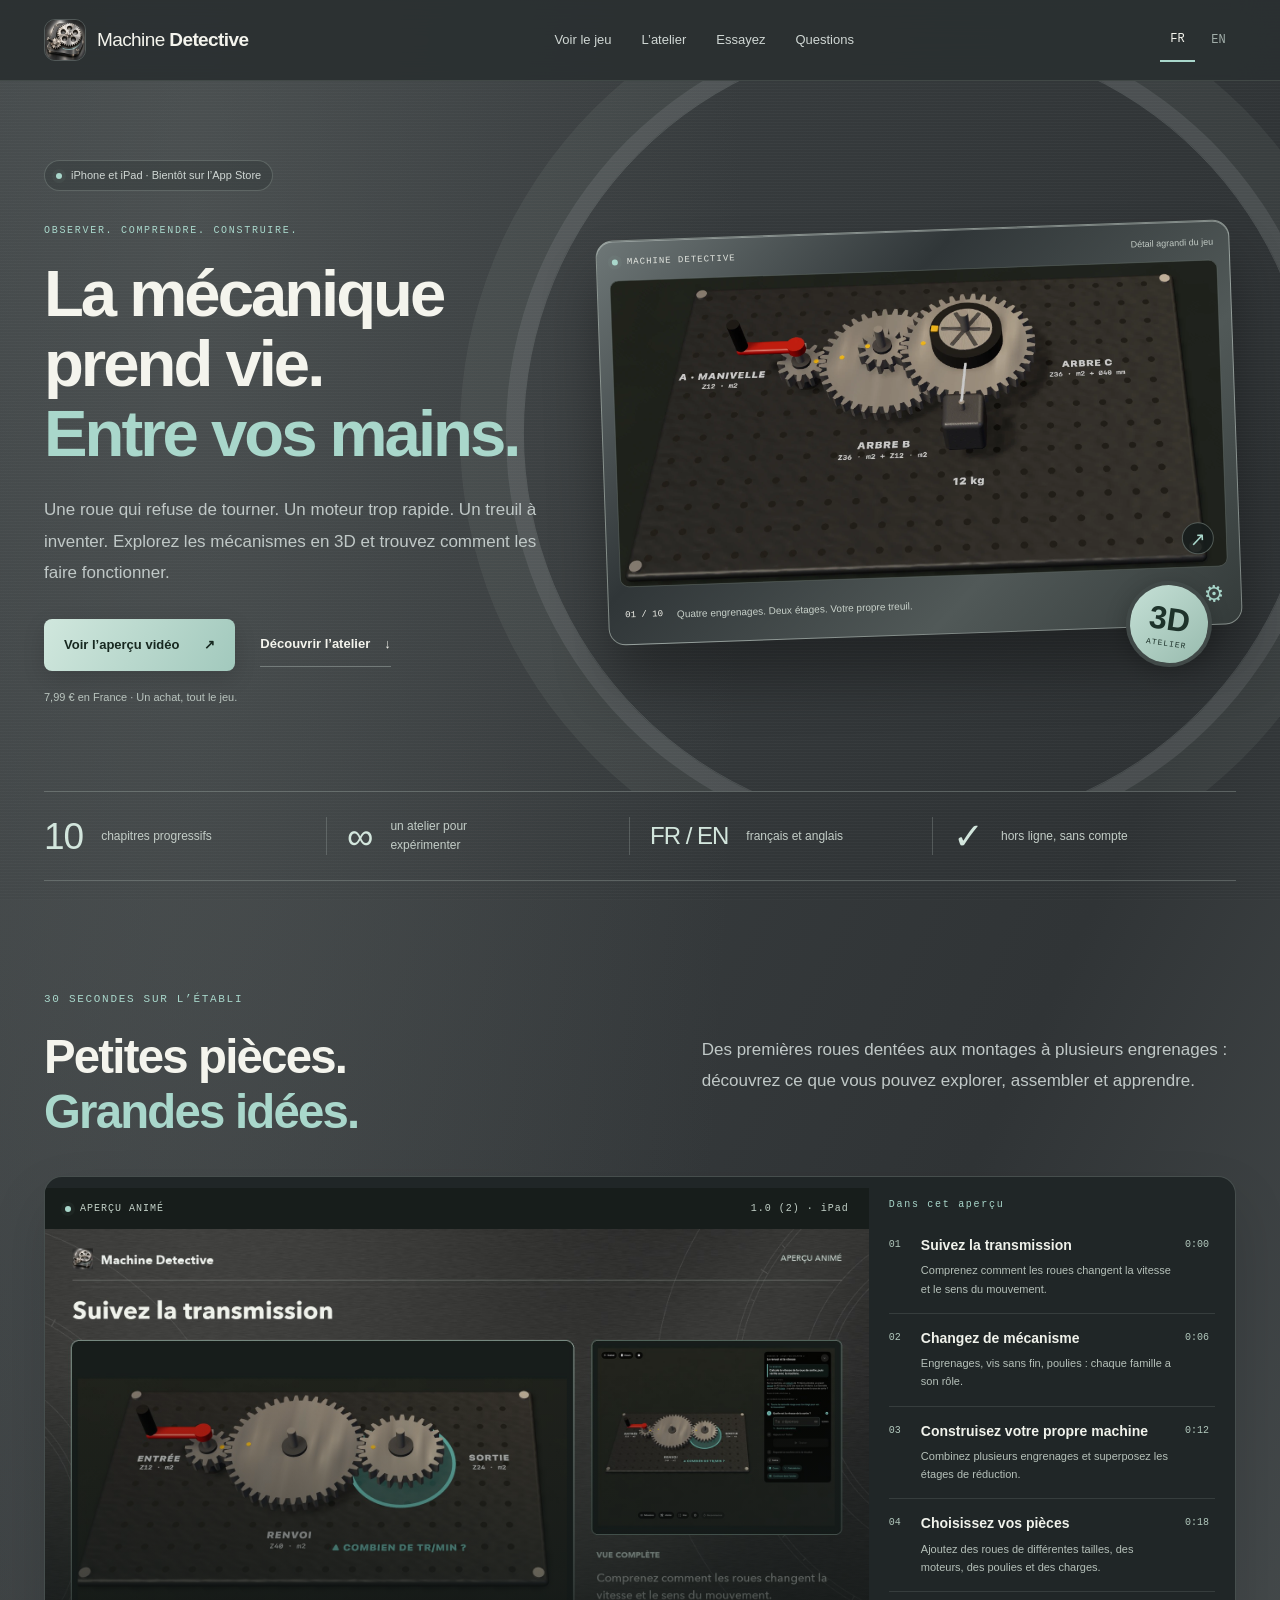
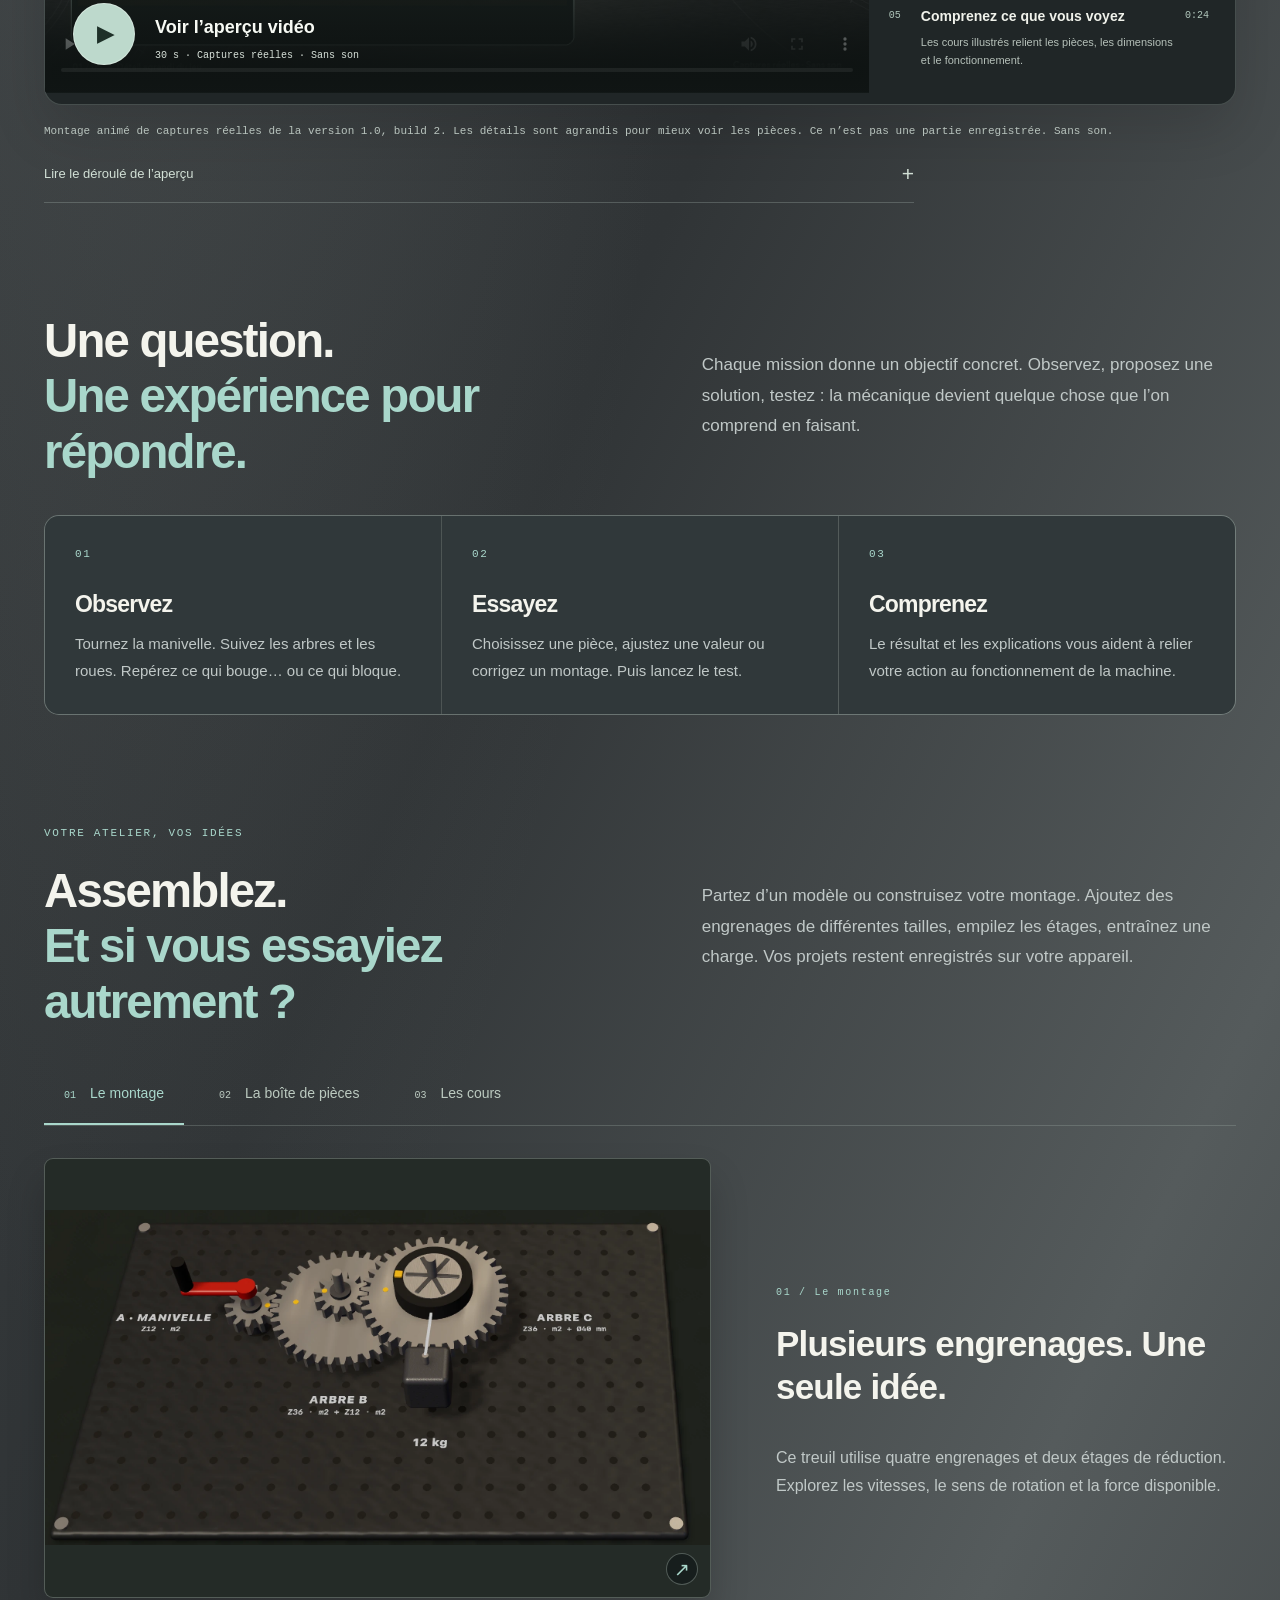
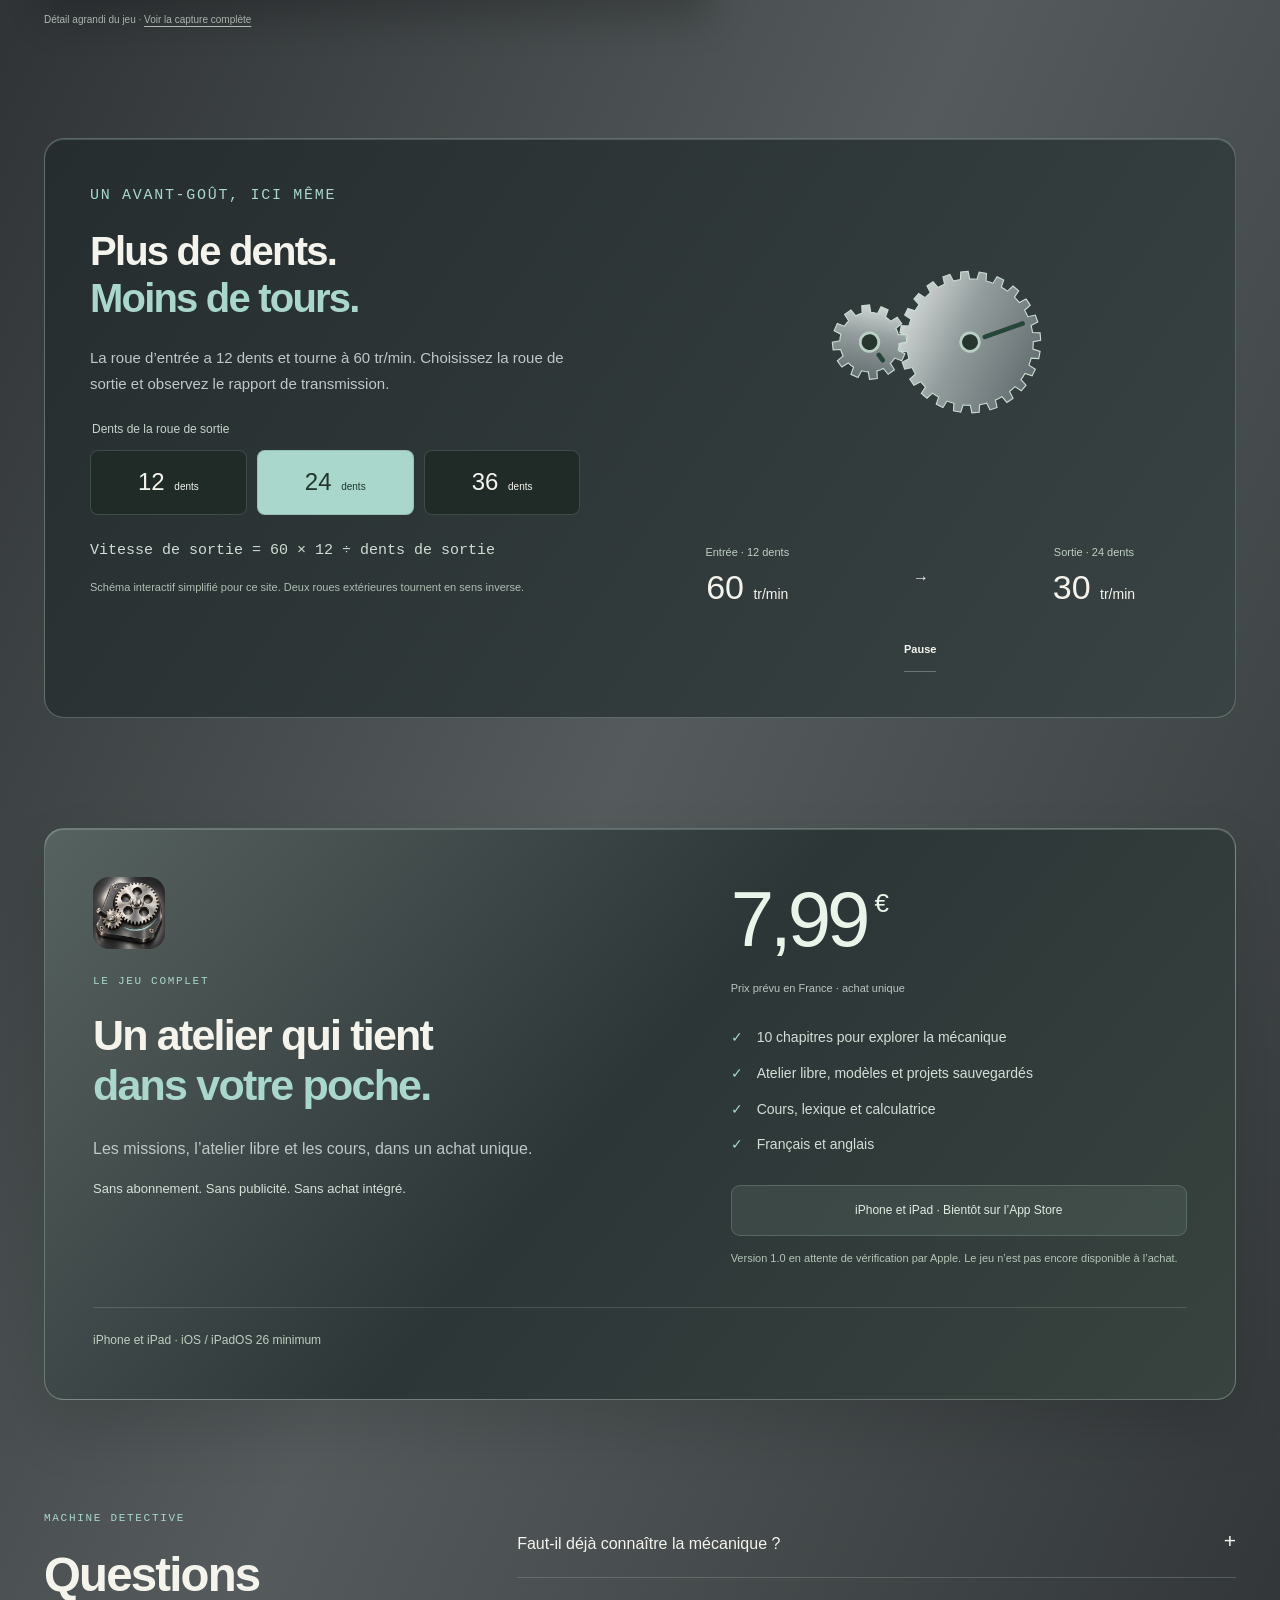
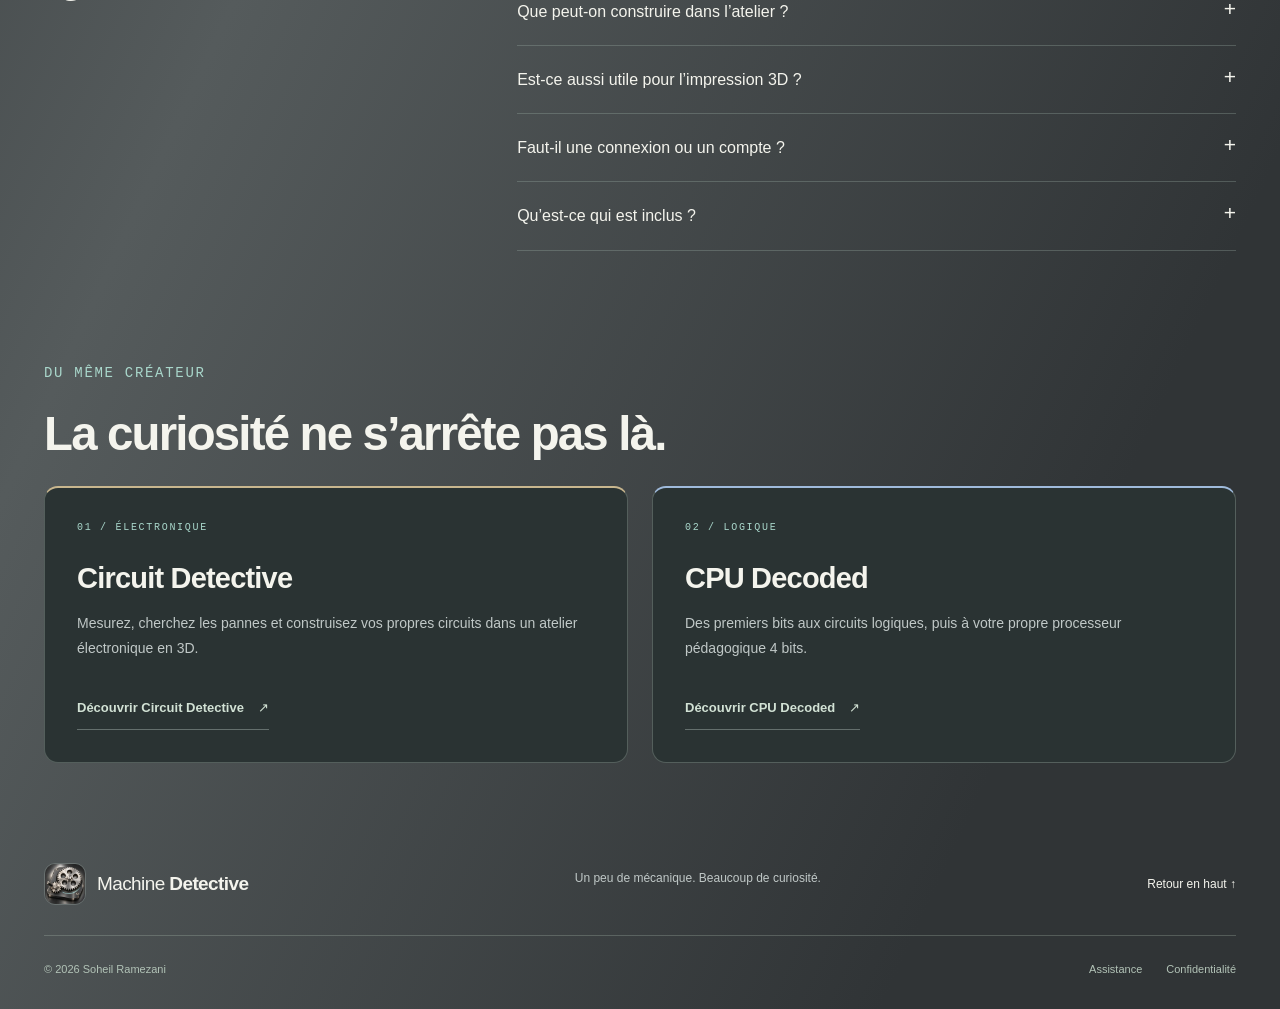
==== commit f9cbe6e3: "Add metallic bilingual Machine Detective website and zoomed video previews" ====
--- a/index.html
+++ b/index.html
@@ -6,6 +6,6 @@
 <section class="shell section-space"><div class="section-heading"><h2>Une question.<br><em>Une expérience pour répondre.</em></h2><p>Chaque mission donne un objectif concret. Observez, proposez une solution, testez : la mécanique devient quelque chose que l’on comprend en faisant.</p></div><div class="steps"><article><span class="mono">01</span><h3>Observez</h3><p>Tournez la manivelle. Suivez les arbres et les roues. Repérez ce qui bouge… ou ce qui bloque.</p></article><article><span class="mono">02</span><h3>Essayez</h3><p>Choisissez une pièce, ajustez une valeur ou corrigez un montage. Puis lancez le test.</p></article><article><span class="mono">03</span><h3>Comprenez</h3><p>Le résultat et les explications vous aident à relier votre action au fonctionnement de la machine.</p></article></div></section>
 <section class="shell section-space" id="atelier"><div class="section-heading"><div><p class="eyebrow">VOTRE ATELIER, VOS IDÉES</p><h2>Assemblez.<br><em>Et si vous essayiez autrement ?</em></h2></div><p>Partez d’un modèle ou construisez votre montage. Ajoutez des engrenages de différentes tailles, empilez les étages, entraînez une charge. Vos projets restent enregistrés sur votre appareil.</p></div><div class="tab-bar" role="tablist" aria-label="L’atelier"><button id="tab-0" role="tab" aria-selected="true" aria-controls="panel-0" tabindex="0"><span>01</span>Le montage</button><button id="tab-1" role="tab" aria-selected="false" aria-controls="panel-1" tabindex="-1"><span>02</span>La boîte de pièces</button><button id="tab-2" role="tab" aria-selected="false" aria-controls="panel-2" tabindex="-1"><span>03</span>Les cours</button></div><div id="panel-0" role="tabpanel" aria-labelledby="tab-0" class="showcase-panel" ><div class="panel-photo"><button class="shot" data-lightbox="assets/fr-workshop-full.webp" data-caption="Voir la capture complète" aria-label="Voir la capture complète"><img src="assets/fr-workshop-detail.webp" alt="Quatre engrenages. Deux étages. Votre propre treuil." loading="lazy" decoding="async"><span class="expand" aria-hidden="true">↗</span></button><small>Détail agrandi du jeu · <a href="assets/fr-workshop-full.webp">Voir la capture complète</a></small></div><div><p class="eyebrow">01 / Le montage</p><h3>Plusieurs engrenages. Une seule idée.</h3><p>Ce treuil utilise quatre engrenages et deux étages de réduction. Explorez les vitesses, le sens de rotation et la force disponible.</p></div></div><div id="panel-1" role="tabpanel" aria-labelledby="tab-1" class="showcase-panel" hidden><div class="panel-photo"><button class="shot" data-lightbox="assets/fr-parts-full.webp" data-caption="Voir la capture complète" aria-label="Voir la capture complète"><img src="assets/fr-parts-detail.webp" alt="Choisissez vos pièces" loading="lazy" decoding="async"><span class="expand" aria-hidden="true">↗</span></button><small>Détail agrandi du jeu · <a href="assets/fr-parts-full.webp">Voir la capture complète</a></small></div><div><p class="eyebrow">02 / La boîte de pièces</p><h3>La bonne pièce, à la bonne place.</h3><p>Moteurs, roues, couronnes, poulies et charges. Choisissez le nombre de dents et le module de vos roues pour créer vos propres transmissions.</p></div></div><div id="panel-2" role="tabpanel" aria-labelledby="tab-2" class="showcase-panel" hidden><div class="panel-photo"><button class="shot" data-lightbox="assets/fr-course-full.webp" data-caption="Voir la capture complète" aria-label="Voir la capture complète"><img src="assets/fr-course-detail.webp" alt="Comprenez ce que vous voyez" loading="lazy" decoding="async"><span class="expand" aria-hidden="true">↗</span></button><small>Détail agrandi du jeu · <a href="assets/fr-course-full.webp">Voir la capture complète</a></small></div><div><p class="eyebrow">03 / Les cours</p><h3>Un mécanisme, une explication.</h3><p>Retrouvez les schémas, le lexique, la calculatrice et les explications en 3D pas à pas, directement dans le jeu.</p></div></div></section>
 <section class="shell section-space" id="essayez"><div class="demo-box"><div class="demo-copy"><p class="eyebrow">UN AVANT-GOÛT, ICI MÊME</p><h2>Plus de dents.<br><em>Moins de tours.</em></h2><p>La roue d’entrée a 12 dents et tourne à 60 tr/min. Choisissez la roue de sortie et observez le rapport de transmission.</p><fieldset><legend>Dents de la roue de sortie</legend><div class="gear-options"><button data-teeth="12" aria-pressed="false">12 <small>dents</small></button><button data-teeth="24" aria-pressed="true">24 <small>dents</small></button><button data-teeth="36" aria-pressed="false">36 <small>dents</small></button></div></fieldset><p class="formula">Vitesse de sortie = 60 × 12 ÷ dents de sortie</p><p class="demo-note">Schéma interactif simplifié pour ce site. Deux roues extérieures tournent en sens inverse.</p></div><div class="gear-demo"><svg viewBox="0 0 580 360" role="img" aria-label="La roue d’entrée a 12 dents et tourne à 60 tr/min. Choisissez la roue de sortie et observez le rapport de transmission."><defs><linearGradient id="steel" x2="1" y2="1"><stop stop-color="#edf0ee"/><stop offset=".45" stop-color="#929c9c"/><stop offset="1" stop-color="#555f63"/></linearGradient></defs><g id="gear-a"></g><g id="gear-b"></g></svg><div class="readouts"><div><small>Entrée · 12 dents</small><strong>60 <span>tr/min</span></strong></div><span aria-hidden="true">→</span><div aria-live="polite" aria-atomic="true"><small>Sortie · <span id="output-teeth">24</span> dents</small><strong><span id="output-speed">30</span> <span>tr/min</span></strong></div></div><button id="motion" class="text-link" data-pause="Pause" data-resume="Animer" aria-pressed="false">Pause</button></div></div></section>
-<section class="shell section-space" id="inclus"><div class="purchase"><div><img class="offer-icon" src="assets/icon.webp" width="72" height="72" alt=""><p class="eyebrow">LE JEU COMPLET</p><h2>Un atelier qui tient<br><em>dans votre poche.</em></h2><p>Les missions, l’atelier libre et les cours, dans un achat unique.</p><p class="promise">Sans abonnement. Sans publicité. Sans achat intégré.</p></div><div class="offer"><div class="price">7,99<sup>€</sup></div><p class="price-note">Prix prévu en France · achat unique</p><ul><li>10 chapitres pour explorer la mécanique</li><li>Atelier libre, modèles et projets sauvegardés</li><li>Cours, lexique et calculatrice</li><li>Français et anglais</li></ul><p class="coming-soon">iPhone et iPad · Bientôt sur l’App Store</p><small>Version 1.0 en préparation. Le jeu n’est pas encore disponible à l’achat.</small></div><div class="compatibility">iPhone et iPad · iOS / iPadOS 26 minimum</div></div></section>
+<section class="shell section-space" id="inclus"><div class="purchase"><div><img class="offer-icon" src="assets/icon.webp" width="72" height="72" alt=""><p class="eyebrow">LE JEU COMPLET</p><h2>Un atelier qui tient<br><em>dans votre poche.</em></h2><p>Les missions, l’atelier libre et les cours, dans un achat unique.</p><p class="promise">Sans abonnement. Sans publicité. Sans achat intégré.</p></div><div class="offer"><div class="price">7,99<sup>€</sup></div><p class="price-note">Prix prévu en France · achat unique</p><ul><li>10 chapitres pour explorer la mécanique</li><li>Atelier libre, modèles et projets sauvegardés</li><li>Cours, lexique et calculatrice</li><li>Français et anglais</li></ul><p class="coming-soon">iPhone et iPad · Bientôt sur l’App Store</p><small>Version 1.0 en attente de vérification par Apple. Le jeu n’est pas encore disponible à l’achat.</small></div><div class="compatibility">iPhone et iPad · iOS / iPadOS 26 minimum</div></div></section>
 <section class="shell section-space faq" id="faq"><div><p class="eyebrow">MACHINE DETECTIVE</p><h2>Questions</h2></div><div><details><summary>Faut-il déjà connaître la mécanique ?<span aria-hidden="true">+</span></summary><p>Non. Les premières missions commencent par une roue et une manivelle. Les notions de vitesse, de force et de transmission arrivent progressivement, avec des cours pour y revenir.</p></details><details><summary>Que peut-on construire dans l’atelier ?<span aria-hidden="true">+</span></summary><p>Des montages avec arbres, engrenages, moteurs, poulies et charges. Les modèles de départ permettent notamment d’explorer un treuil à plusieurs étages. Vous pouvez modifier les pièces et enregistrer vos projets.</p></details><details><summary>Est-ce aussi utile pour l’impression 3D ?<span aria-hidden="true">+</span></summary><p>Des missions relient les mécanismes aux axes d’une imprimante 3D, aux courroies et aux pas par millimètre. Le jeu aide à comprendre les principes ; il ne remplace pas les spécifications d’une vraie machine.</p></details><details><summary>Faut-il une connexion ou un compte ?<span aria-hidden="true">+</span></summary><p>Après téléchargement, le jeu fonctionne hors ligne et sans compte. La progression et les montages restent sur l’appareil, sans synchronisation entre appareils.</p></details><details><summary>Qu’est-ce qui est inclus ?<span aria-hidden="true">+</span></summary><p>Toutes les missions, l’atelier et les cours. Le prix prévu en France est de 7,99 €. Dans les autres pays, le prix sera celui indiqué par l’App Store.</p></details></div></section><section class="shell section-space related"><p class="eyebrow">DU MÊME CRÉATEUR</p><h2>La curiosité ne s’arrête pas là.</h2><div class="related-grid"><article><span class="mono">01 / ÉLECTRONIQUE</span><h3>Circuit Detective</h3><p>Mesurez, cherchez les pannes et construisez vos propres circuits dans un atelier électronique en 3D.</p><a class="text-link" href="https://xerxex52.github.io/Circuit-Detective/">Découvrir Circuit Detective <span aria-hidden="true">↗</span></a></article><article><span class="mono">02 / LOGIQUE</span><h3>CPU Decoded</h3><p>Des premiers bits aux circuits logiques, puis à votre propre processeur pédagogique 4 bits.</p><a class="text-link" href="https://xerxex52.github.io/CPU-Decoded/">Découvrir CPU Decoded <span aria-hidden="true">↗</span></a></article></div></section></main>
 <footer class="shell"><div class="footer-top"><a class="brand" href="index.html"><img src="assets/icon.webp" width="42" height="42" alt=""><span>Machine <b>Detective</b></span></a><p>Un peu de mécanique. Beaucoup de curiosité.</p><a href="#top">Retour en haut ↑</a></div><div class="footer-bottom"><span>© 2026 Soheil Ramezani</span><nav><a href="support.html#fr">Assistance</a><a href="privacy.html#fr">Confidentialité</a></nav></div></footer><dialog id="lightbox" aria-label="Voir la capture complète"><button class="lightbox-close" aria-label="Fermer" autofocus>×</button><figure><img alt=""><figcaption></figcaption></figure></dialog></body></html>
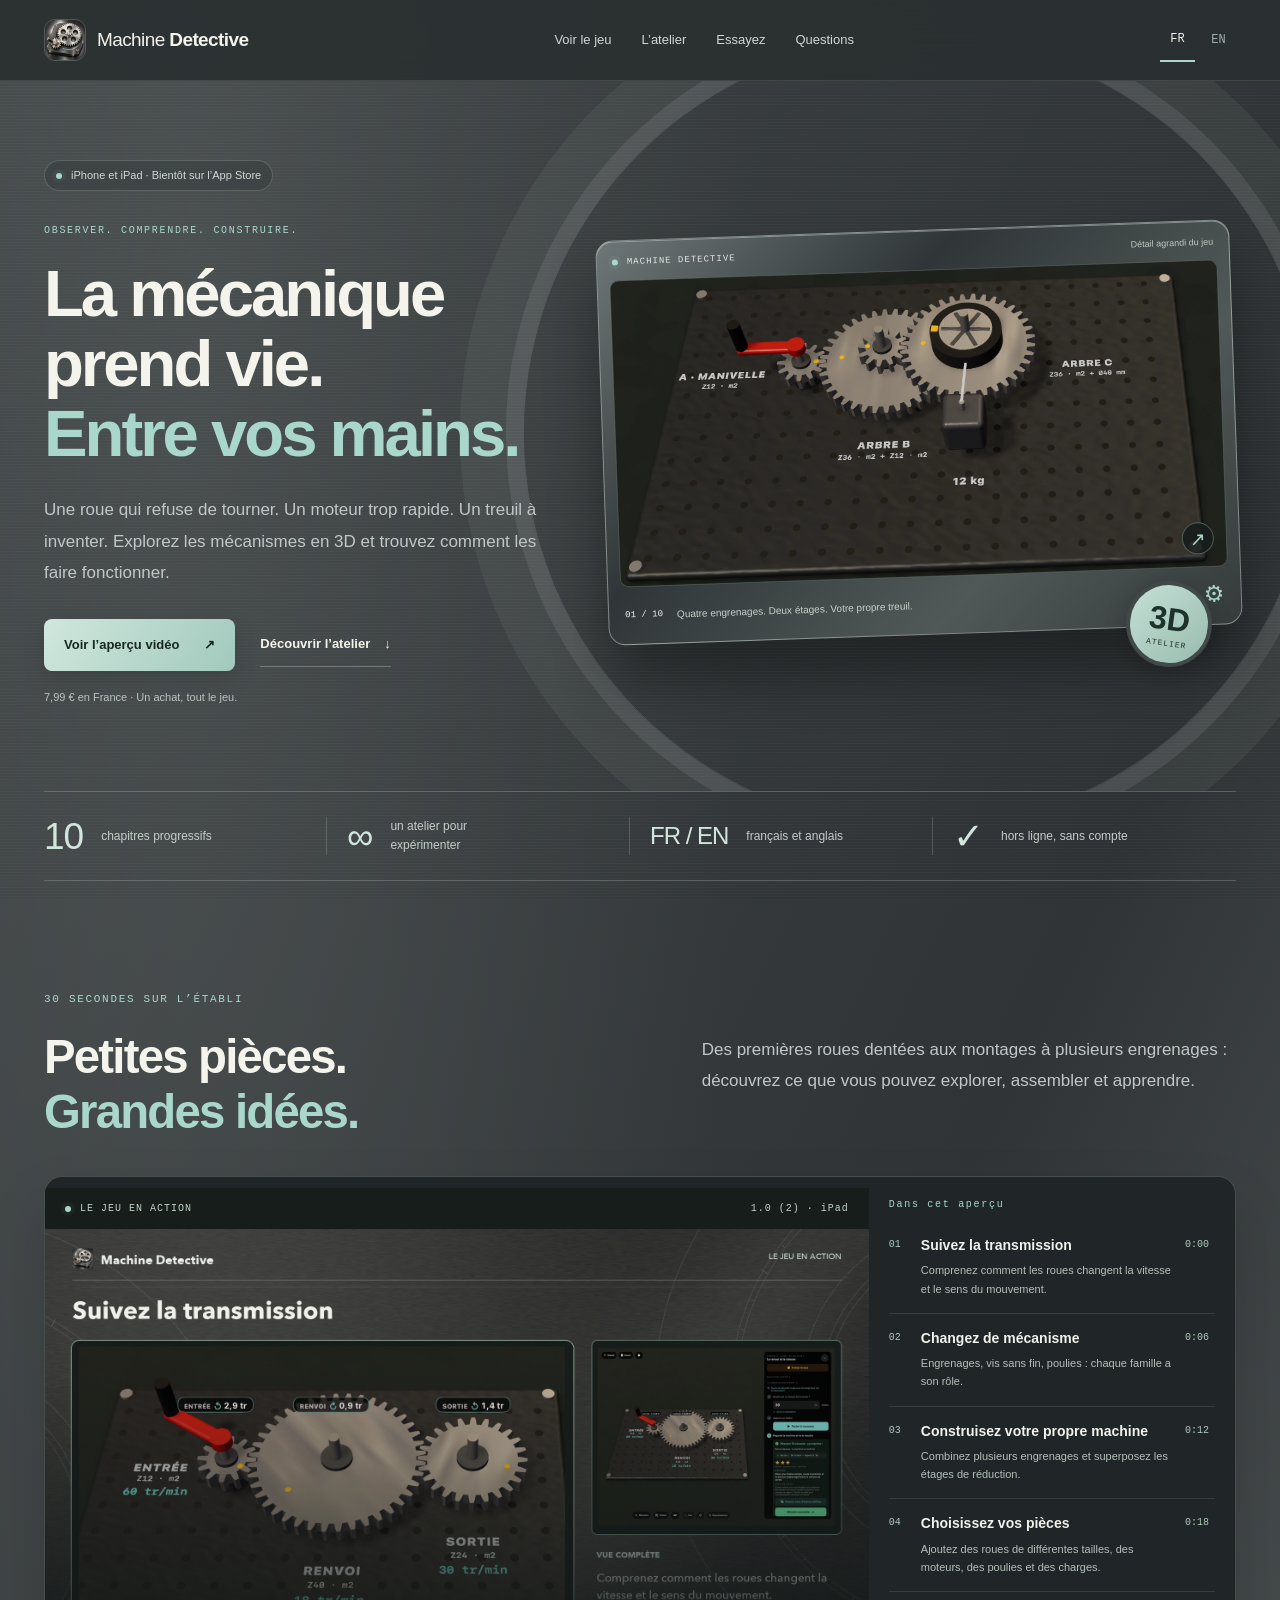
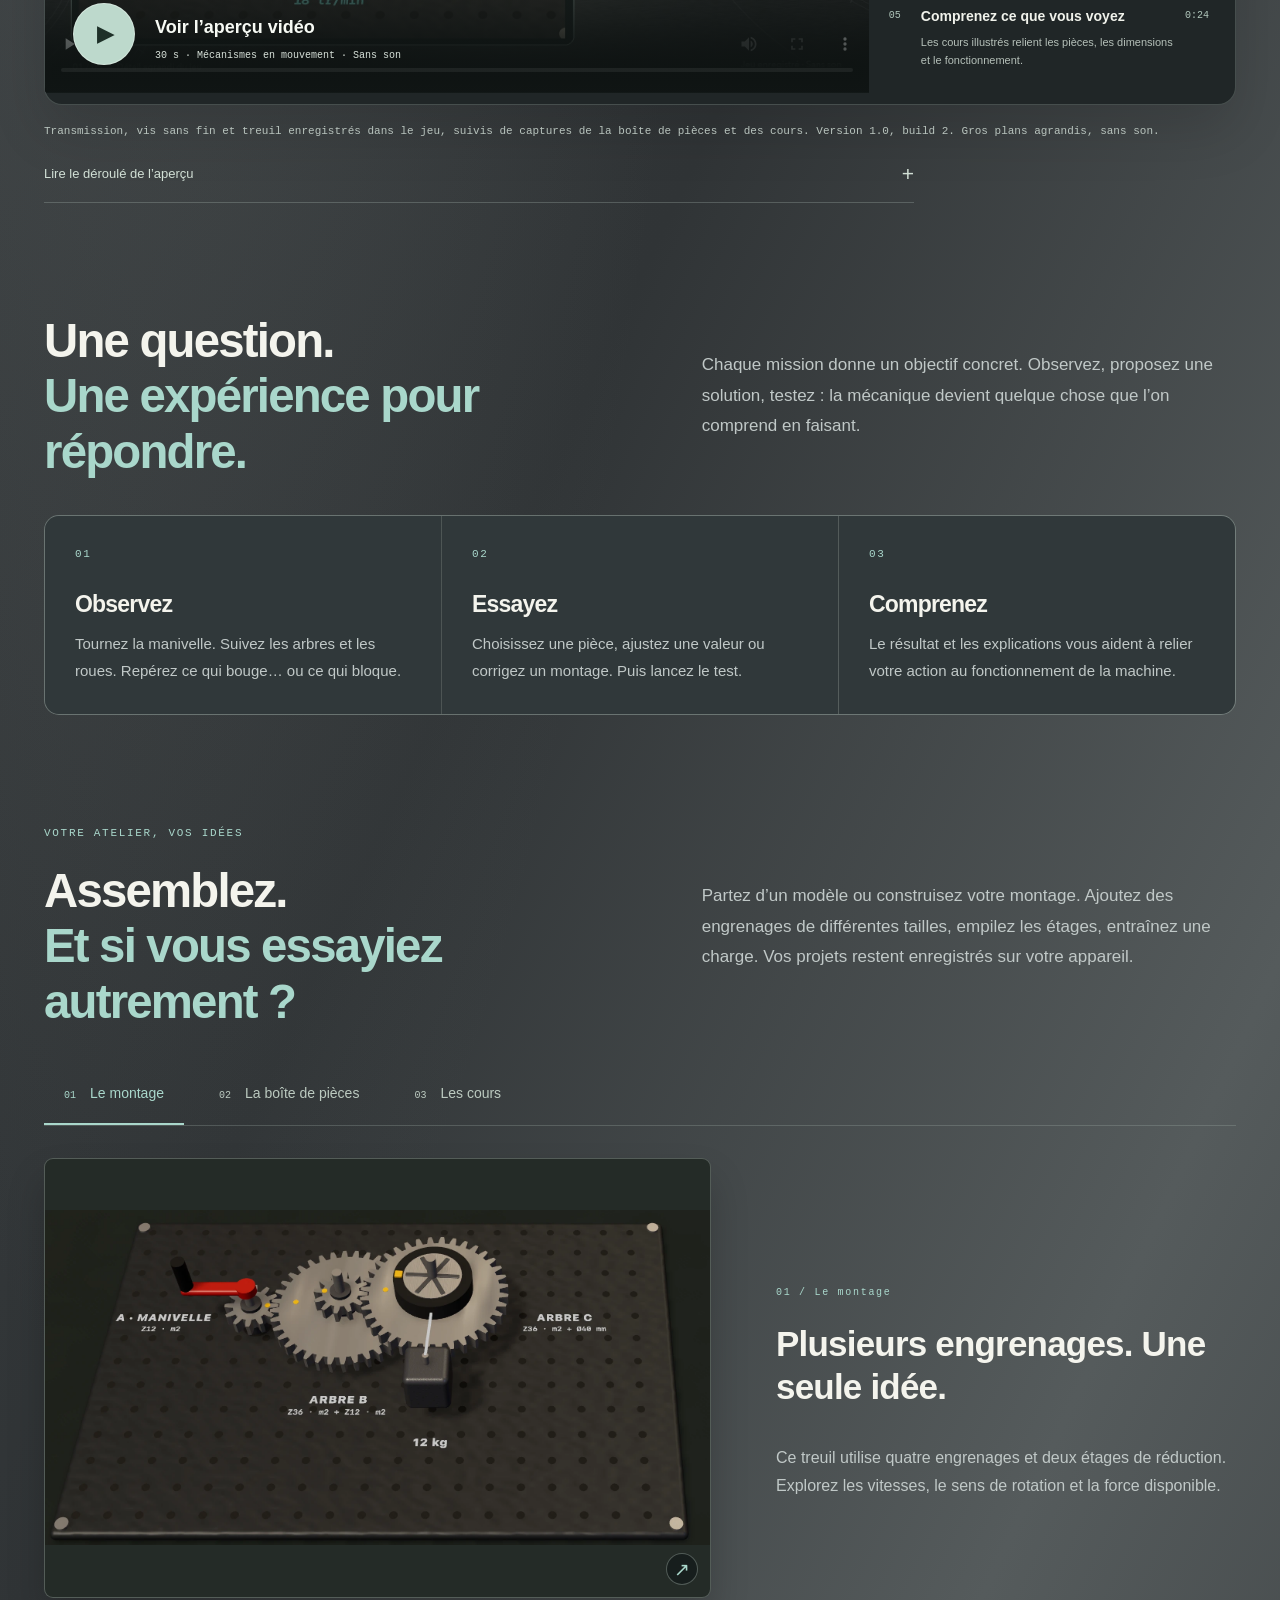
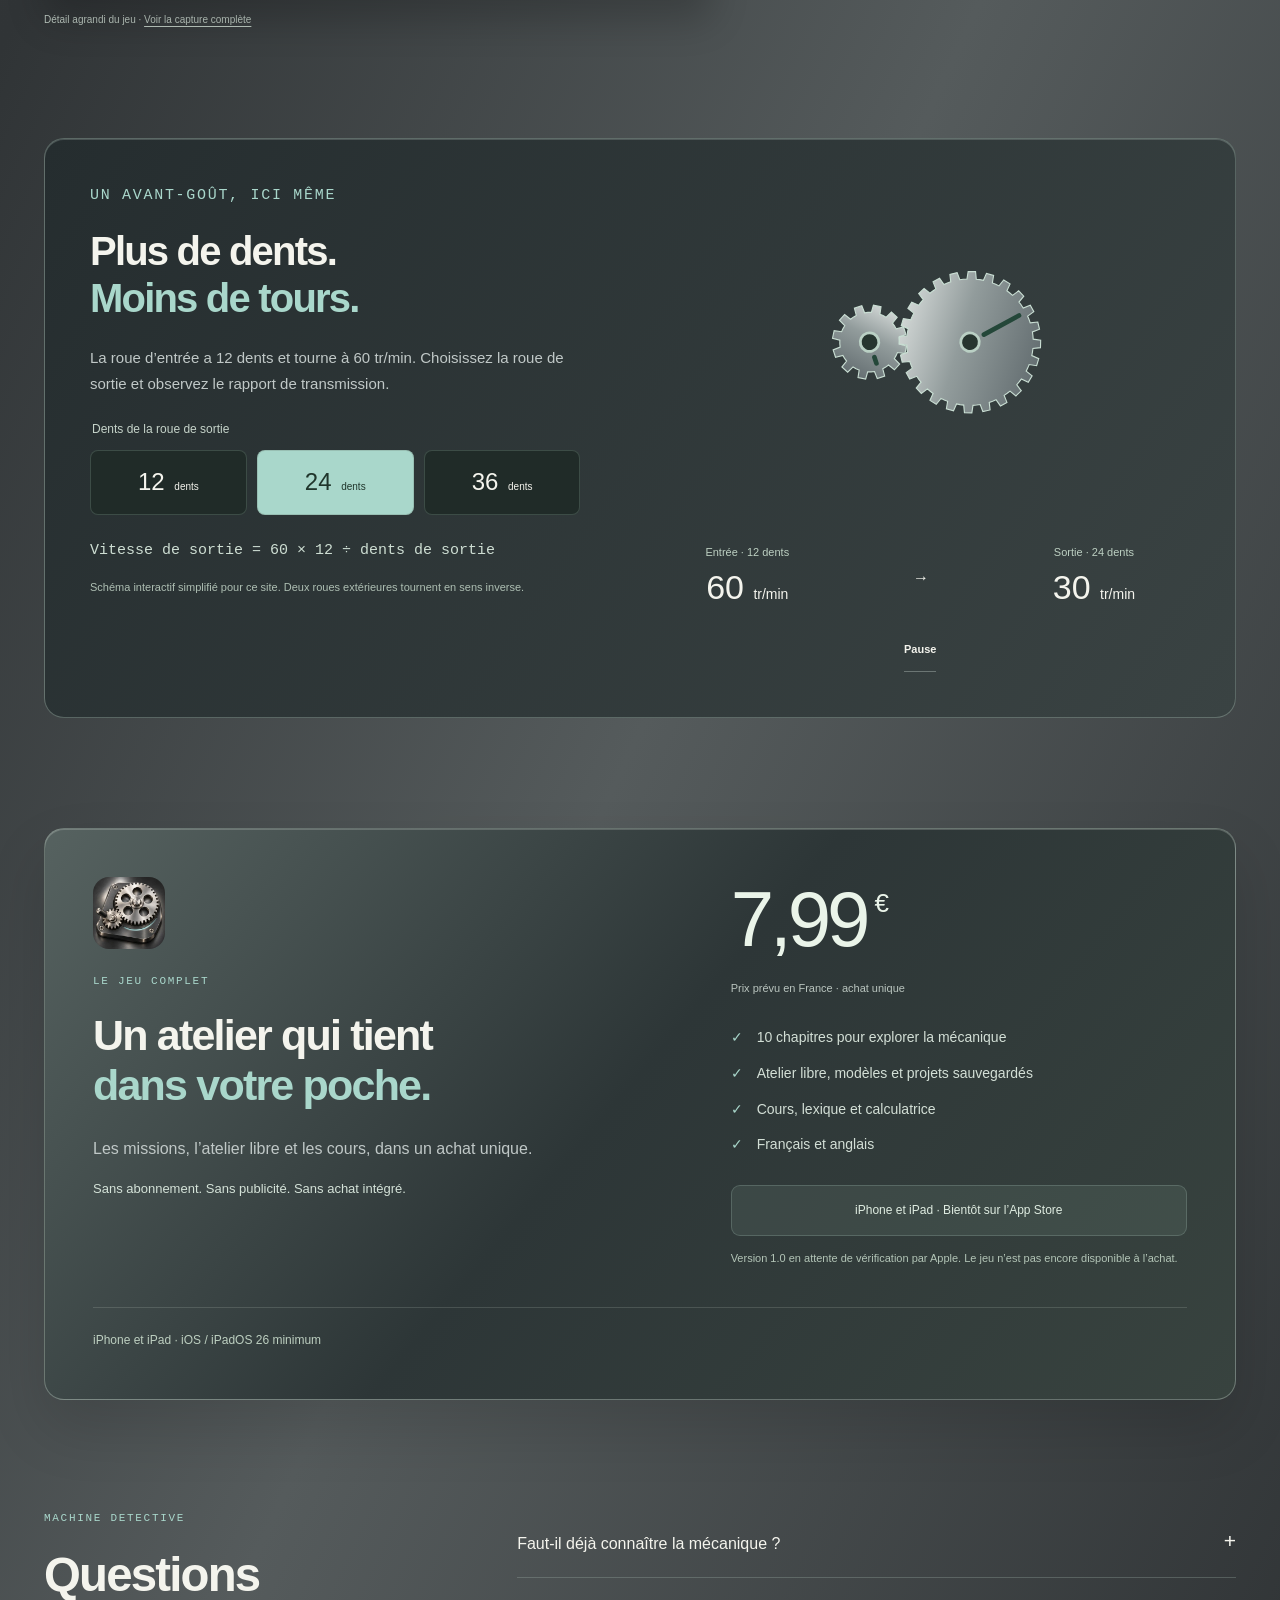
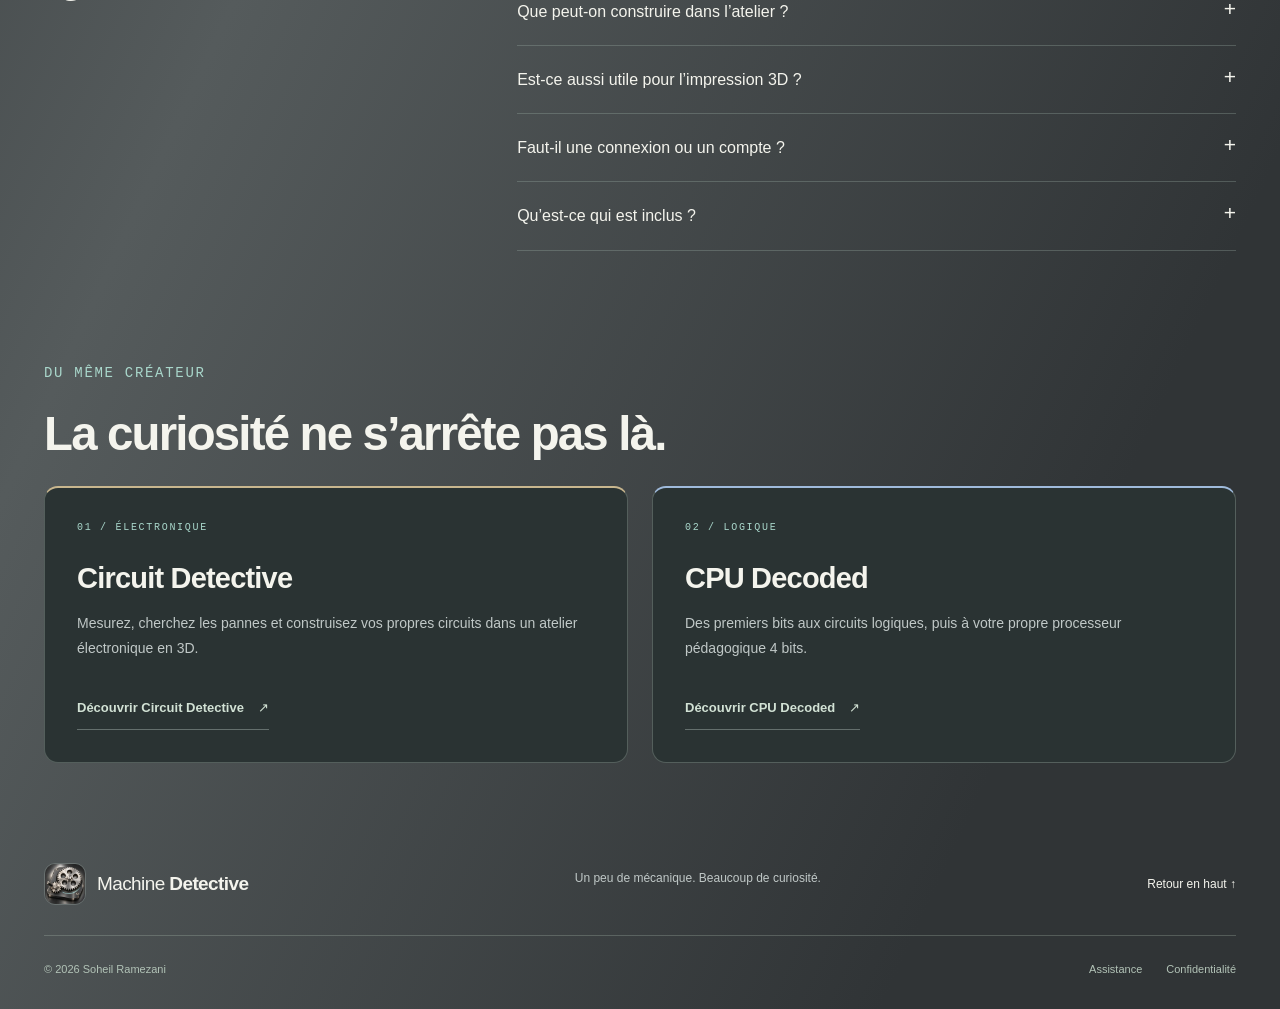
==== commit d87dbe3b: "Replace static video previews with real rotating mechanisms" ====
--- a/index.html
+++ b/index.html
@@ -2,7 +2,7 @@
 <header class="site-header"><div class="nav-shell"><a class="brand" href="index.html"><img src="assets/icon.webp" width="42" height="42" alt=""><span>Machine <b>Detective</b></span></a><nav id="navigation" aria-label="Navigation"><a href="#film">Voir le jeu</a><a href="#atelier">L’atelier</a><a href="#essayez">Essayez</a><a href="#faq">Questions</a></nav><div class="header-actions"><div class="languages" aria-label="Languages"><a href="index.html" lang="fr" hreflang="fr" aria-current=page>FR</a><a href="en/index.html" lang="en" hreflang="en" >EN</a></div><button class="menu-toggle" aria-label="Menu" aria-expanded="false" aria-controls="navigation"><span></span><span></span></button></div></div></header>
 <main id="main"><section class="hero shell"><div class="hero-copy"><p class="availability"><i></i>iPhone et iPad · Bientôt sur l’App Store</p><p class="eyebrow">OBSERVER. COMPRENDRE. CONSTRUIRE.</p><h1>La mécanique<br>prend vie.<br><em>Entre vos mains.</em></h1><p class="lead">Une roue qui refuse de tourner. Un moteur trop rapide. Un treuil à inventer. Explorez les mécanismes en 3D et trouvez comment les faire fonctionner.</p><div class="hero-actions"><a class="button primary" href="#film">Voir l’aperçu vidéo<span aria-hidden="true">↗</span></a><a class="text-link" href="#atelier">Découvrir l’atelier<span aria-hidden="true">↓</span></a></div><p class="price-note">7,99 € en France · Un achat, tout le jeu.</p></div><div class="hero-visual"><div class="orbit" aria-hidden="true"></div><div class="metal-frame"><div class="frame-top"><i></i><span>MACHINE DETECTIVE</span><span>Détail agrandi du jeu</span></div><button class="shot" data-lightbox="assets/fr-workshop-full.webp" data-caption="Voir la capture complète" aria-label="Voir la capture complète"><img src="assets/fr-workshop-detail.webp" alt="Quatre engrenages. Deux étages. Votre propre treuil." loading="lazy" decoding="async"><span class="expand" aria-hidden="true">↗</span></button><div class="frame-bottom"><span>01 / 10</span><p>Quatre engrenages. Deux étages. Votre propre treuil.</p><span aria-hidden="true">⚙</span></div></div><div class="stamp" aria-hidden="true"><b>3D</b><span>ATELIER</span></div></div></section>
 <div class="shell"><div class="stats"><div><strong>10</strong><span>chapitres progressifs</span></div><div><strong>∞</strong><span>un atelier pour expérimenter</span></div><div><strong>FR / EN</strong><span>français et anglais</span></div><div><strong>✓</strong><span>hors ligne, sans compte</span></div></div></div>
-<section class="shell section-space" id="film"><div class="section-heading"><div><p class="eyebrow">30 SECONDES SUR L’ÉTABLI</p><h2>Petites pièces.<br><em>Grandes idées.</em></h2></div><p>Des premières roues dentées aux montages à plusieurs engrenages : découvrez ce que vous pouvez explorer, assembler et apprendre.</p></div><div class="film-stage"><div class="film-screen"><div class="film-topline"><span><i></i>APERÇU ANIMÉ</span><span>1.0 (2) · iPad</span></div><div class="video-frame"><video id="gameplay" controls playsinline preload="none" poster="assets/fr-poster.jpg" width="1920" height="1080" aria-label="Voir l’aperçu vidéo"><source src="assets/fr-preview.mp4" type="video/mp4"><track kind="captions" src="assets/fr-preview.vtt" srclang="fr" label="Français"><a href="assets/fr-preview.mp4">Voir l’aperçu vidéo</a></video><button class="film-play" hidden><span class="play-disc" aria-hidden="true">▶</span><span>Voir l’aperçu vidéo<small>30 s · Captures réelles · Sans son</small></span></button></div></div><aside class="chapters"><p class="eyebrow">Dans cet aperçu</p><button class="chapter" data-seek="0"><span class="chapter-index">01</span><span><strong>Suivez la transmission</strong><small>Comprenez comment les roues changent la vitesse et le sens du mouvement.</small></span><time>0:00</time></button><button class="chapter" data-seek="6"><span class="chapter-index">02</span><span><strong>Changez de mécanisme</strong><small>Engrenages, vis sans fin, poulies : chaque famille a son rôle.</small></span><time>0:06</time></button><button class="chapter" data-seek="12"><span class="chapter-index">03</span><span><strong>Construisez votre propre machine</strong><small>Combinez plusieurs engrenages et superposez les étages de réduction.</small></span><time>0:12</time></button><button class="chapter" data-seek="18"><span class="chapter-index">04</span><span><strong>Choisissez vos pièces</strong><small>Ajoutez des roues de différentes tailles, des moteurs, des poulies et des charges.</small></span><time>0:18</time></button><button class="chapter" data-seek="24"><span class="chapter-index">05</span><span><strong>Comprenez ce que vous voyez</strong><small>Les cours illustrés relient les pièces, les dimensions et le fonctionnement.</small></span><time>0:24</time></button></aside></div><p class="film-caption">Montage animé de captures réelles de la version 1.0, build 2. Les détails sont agrandis pour mieux voir les pièces. Ce n’est pas une partie enregistrée. Sans son.</p><details class="transcript"><summary>Lire le déroulé de l’aperçu<span aria-hidden="true">+</span></summary><p><strong>0:00 — Suivez la transmission.</strong> Comprenez comment les roues changent la vitesse et le sens du mouvement.</p><p><strong>0:06 — Changez de mécanisme.</strong> Engrenages, vis sans fin, poulies : chaque famille a son rôle.</p><p><strong>0:12 — Construisez votre propre machine.</strong> Combinez plusieurs engrenages et superposez les étages de réduction.</p><p><strong>0:18 — Choisissez vos pièces.</strong> Ajoutez des roues de différentes tailles, des moteurs, des poulies et des charges.</p><p><strong>0:24 — Comprenez ce que vous voyez.</strong> Les cours illustrés relient les pièces, les dimensions et le fonctionnement.</p></details></section>
+<section class="shell section-space" id="film"><div class="section-heading"><div><p class="eyebrow">30 SECONDES SUR L’ÉTABLI</p><h2>Petites pièces.<br><em>Grandes idées.</em></h2></div><p>Des premières roues dentées aux montages à plusieurs engrenages : découvrez ce que vous pouvez explorer, assembler et apprendre.</p></div><div class="film-stage"><div class="film-screen"><div class="film-topline"><span><i></i>LE JEU EN ACTION</span><span>1.0 (2) · iPad</span></div><div class="video-frame"><video id="gameplay" controls playsinline preload="none" poster="assets/fr-poster.jpg?v=f3a95402ea69" width="1920" height="1080" aria-label="Voir l’aperçu vidéo"><source src="assets/fr-preview.mp4?v=f3a95402ea69" type="video/mp4"><track kind="captions" src="assets/fr-preview.vtt" srclang="fr" label="Français"><a href="assets/fr-preview.mp4?v=f3a95402ea69">Voir l’aperçu vidéo</a></video><button class="film-play" hidden><span class="play-disc" aria-hidden="true">▶</span><span>Voir l’aperçu vidéo<small>30 s · Mécanismes en mouvement · Sans son</small></span></button></div></div><aside class="chapters"><p class="eyebrow">Dans cet aperçu</p><button class="chapter" data-seek="0"><span class="chapter-index">01</span><span><strong>Suivez la transmission</strong><small>Comprenez comment les roues changent la vitesse et le sens du mouvement.</small></span><time>0:00</time></button><button class="chapter" data-seek="6"><span class="chapter-index">02</span><span><strong>Changez de mécanisme</strong><small>Engrenages, vis sans fin, poulies : chaque famille a son rôle.</small></span><time>0:06</time></button><button class="chapter" data-seek="12"><span class="chapter-index">03</span><span><strong>Construisez votre propre machine</strong><small>Combinez plusieurs engrenages et superposez les étages de réduction.</small></span><time>0:12</time></button><button class="chapter" data-seek="18"><span class="chapter-index">04</span><span><strong>Choisissez vos pièces</strong><small>Ajoutez des roues de différentes tailles, des moteurs, des poulies et des charges.</small></span><time>0:18</time></button><button class="chapter" data-seek="24"><span class="chapter-index">05</span><span><strong>Comprenez ce que vous voyez</strong><small>Les cours illustrés relient les pièces, les dimensions et le fonctionnement.</small></span><time>0:24</time></button></aside></div><p class="film-caption">Transmission, vis sans fin et treuil enregistrés dans le jeu, suivis de captures de la boîte de pièces et des cours. Version 1.0, build 2. Gros plans agrandis, sans son.</p><details class="transcript"><summary>Lire le déroulé de l’aperçu<span aria-hidden="true">+</span></summary><p><strong>0:00 — Suivez la transmission.</strong> Comprenez comment les roues changent la vitesse et le sens du mouvement.</p><p><strong>0:06 — Changez de mécanisme.</strong> Engrenages, vis sans fin, poulies : chaque famille a son rôle.</p><p><strong>0:12 — Construisez votre propre machine.</strong> Combinez plusieurs engrenages et superposez les étages de réduction.</p><p><strong>0:18 — Choisissez vos pièces.</strong> Ajoutez des roues de différentes tailles, des moteurs, des poulies et des charges.</p><p><strong>0:24 — Comprenez ce que vous voyez.</strong> Les cours illustrés relient les pièces, les dimensions et le fonctionnement.</p></details></section>
 <section class="shell section-space"><div class="section-heading"><h2>Une question.<br><em>Une expérience pour répondre.</em></h2><p>Chaque mission donne un objectif concret. Observez, proposez une solution, testez : la mécanique devient quelque chose que l’on comprend en faisant.</p></div><div class="steps"><article><span class="mono">01</span><h3>Observez</h3><p>Tournez la manivelle. Suivez les arbres et les roues. Repérez ce qui bouge… ou ce qui bloque.</p></article><article><span class="mono">02</span><h3>Essayez</h3><p>Choisissez une pièce, ajustez une valeur ou corrigez un montage. Puis lancez le test.</p></article><article><span class="mono">03</span><h3>Comprenez</h3><p>Le résultat et les explications vous aident à relier votre action au fonctionnement de la machine.</p></article></div></section>
 <section class="shell section-space" id="atelier"><div class="section-heading"><div><p class="eyebrow">VOTRE ATELIER, VOS IDÉES</p><h2>Assemblez.<br><em>Et si vous essayiez autrement ?</em></h2></div><p>Partez d’un modèle ou construisez votre montage. Ajoutez des engrenages de différentes tailles, empilez les étages, entraînez une charge. Vos projets restent enregistrés sur votre appareil.</p></div><div class="tab-bar" role="tablist" aria-label="L’atelier"><button id="tab-0" role="tab" aria-selected="true" aria-controls="panel-0" tabindex="0"><span>01</span>Le montage</button><button id="tab-1" role="tab" aria-selected="false" aria-controls="panel-1" tabindex="-1"><span>02</span>La boîte de pièces</button><button id="tab-2" role="tab" aria-selected="false" aria-controls="panel-2" tabindex="-1"><span>03</span>Les cours</button></div><div id="panel-0" role="tabpanel" aria-labelledby="tab-0" class="showcase-panel" ><div class="panel-photo"><button class="shot" data-lightbox="assets/fr-workshop-full.webp" data-caption="Voir la capture complète" aria-label="Voir la capture complète"><img src="assets/fr-workshop-detail.webp" alt="Quatre engrenages. Deux étages. Votre propre treuil." loading="lazy" decoding="async"><span class="expand" aria-hidden="true">↗</span></button><small>Détail agrandi du jeu · <a href="assets/fr-workshop-full.webp">Voir la capture complète</a></small></div><div><p class="eyebrow">01 / Le montage</p><h3>Plusieurs engrenages. Une seule idée.</h3><p>Ce treuil utilise quatre engrenages et deux étages de réduction. Explorez les vitesses, le sens de rotation et la force disponible.</p></div></div><div id="panel-1" role="tabpanel" aria-labelledby="tab-1" class="showcase-panel" hidden><div class="panel-photo"><button class="shot" data-lightbox="assets/fr-parts-full.webp" data-caption="Voir la capture complète" aria-label="Voir la capture complète"><img src="assets/fr-parts-detail.webp" alt="Choisissez vos pièces" loading="lazy" decoding="async"><span class="expand" aria-hidden="true">↗</span></button><small>Détail agrandi du jeu · <a href="assets/fr-parts-full.webp">Voir la capture complète</a></small></div><div><p class="eyebrow">02 / La boîte de pièces</p><h3>La bonne pièce, à la bonne place.</h3><p>Moteurs, roues, couronnes, poulies et charges. Choisissez le nombre de dents et le module de vos roues pour créer vos propres transmissions.</p></div></div><div id="panel-2" role="tabpanel" aria-labelledby="tab-2" class="showcase-panel" hidden><div class="panel-photo"><button class="shot" data-lightbox="assets/fr-course-full.webp" data-caption="Voir la capture complète" aria-label="Voir la capture complète"><img src="assets/fr-course-detail.webp" alt="Comprenez ce que vous voyez" loading="lazy" decoding="async"><span class="expand" aria-hidden="true">↗</span></button><small>Détail agrandi du jeu · <a href="assets/fr-course-full.webp">Voir la capture complète</a></small></div><div><p class="eyebrow">03 / Les cours</p><h3>Un mécanisme, une explication.</h3><p>Retrouvez les schémas, le lexique, la calculatrice et les explications en 3D pas à pas, directement dans le jeu.</p></div></div></section>
 <section class="shell section-space" id="essayez"><div class="demo-box"><div class="demo-copy"><p class="eyebrow">UN AVANT-GOÛT, ICI MÊME</p><h2>Plus de dents.<br><em>Moins de tours.</em></h2><p>La roue d’entrée a 12 dents et tourne à 60 tr/min. Choisissez la roue de sortie et observez le rapport de transmission.</p><fieldset><legend>Dents de la roue de sortie</legend><div class="gear-options"><button data-teeth="12" aria-pressed="false">12 <small>dents</small></button><button data-teeth="24" aria-pressed="true">24 <small>dents</small></button><button data-teeth="36" aria-pressed="false">36 <small>dents</small></button></div></fieldset><p class="formula">Vitesse de sortie = 60 × 12 ÷ dents de sortie</p><p class="demo-note">Schéma interactif simplifié pour ce site. Deux roues extérieures tournent en sens inverse.</p></div><div class="gear-demo"><svg viewBox="0 0 580 360" role="img" aria-label="La roue d’entrée a 12 dents et tourne à 60 tr/min. Choisissez la roue de sortie et observez le rapport de transmission."><defs><linearGradient id="steel" x2="1" y2="1"><stop stop-color="#edf0ee"/><stop offset=".45" stop-color="#929c9c"/><stop offset="1" stop-color="#555f63"/></linearGradient></defs><g id="gear-a"></g><g id="gear-b"></g></svg><div class="readouts"><div><small>Entrée · 12 dents</small><strong>60 <span>tr/min</span></strong></div><span aria-hidden="true">→</span><div aria-live="polite" aria-atomic="true"><small>Sortie · <span id="output-teeth">24</span> dents</small><strong><span id="output-speed">30</span> <span>tr/min</span></strong></div></div><button id="motion" class="text-link" data-pause="Pause" data-resume="Animer" aria-pressed="false">Pause</button></div></div></section>
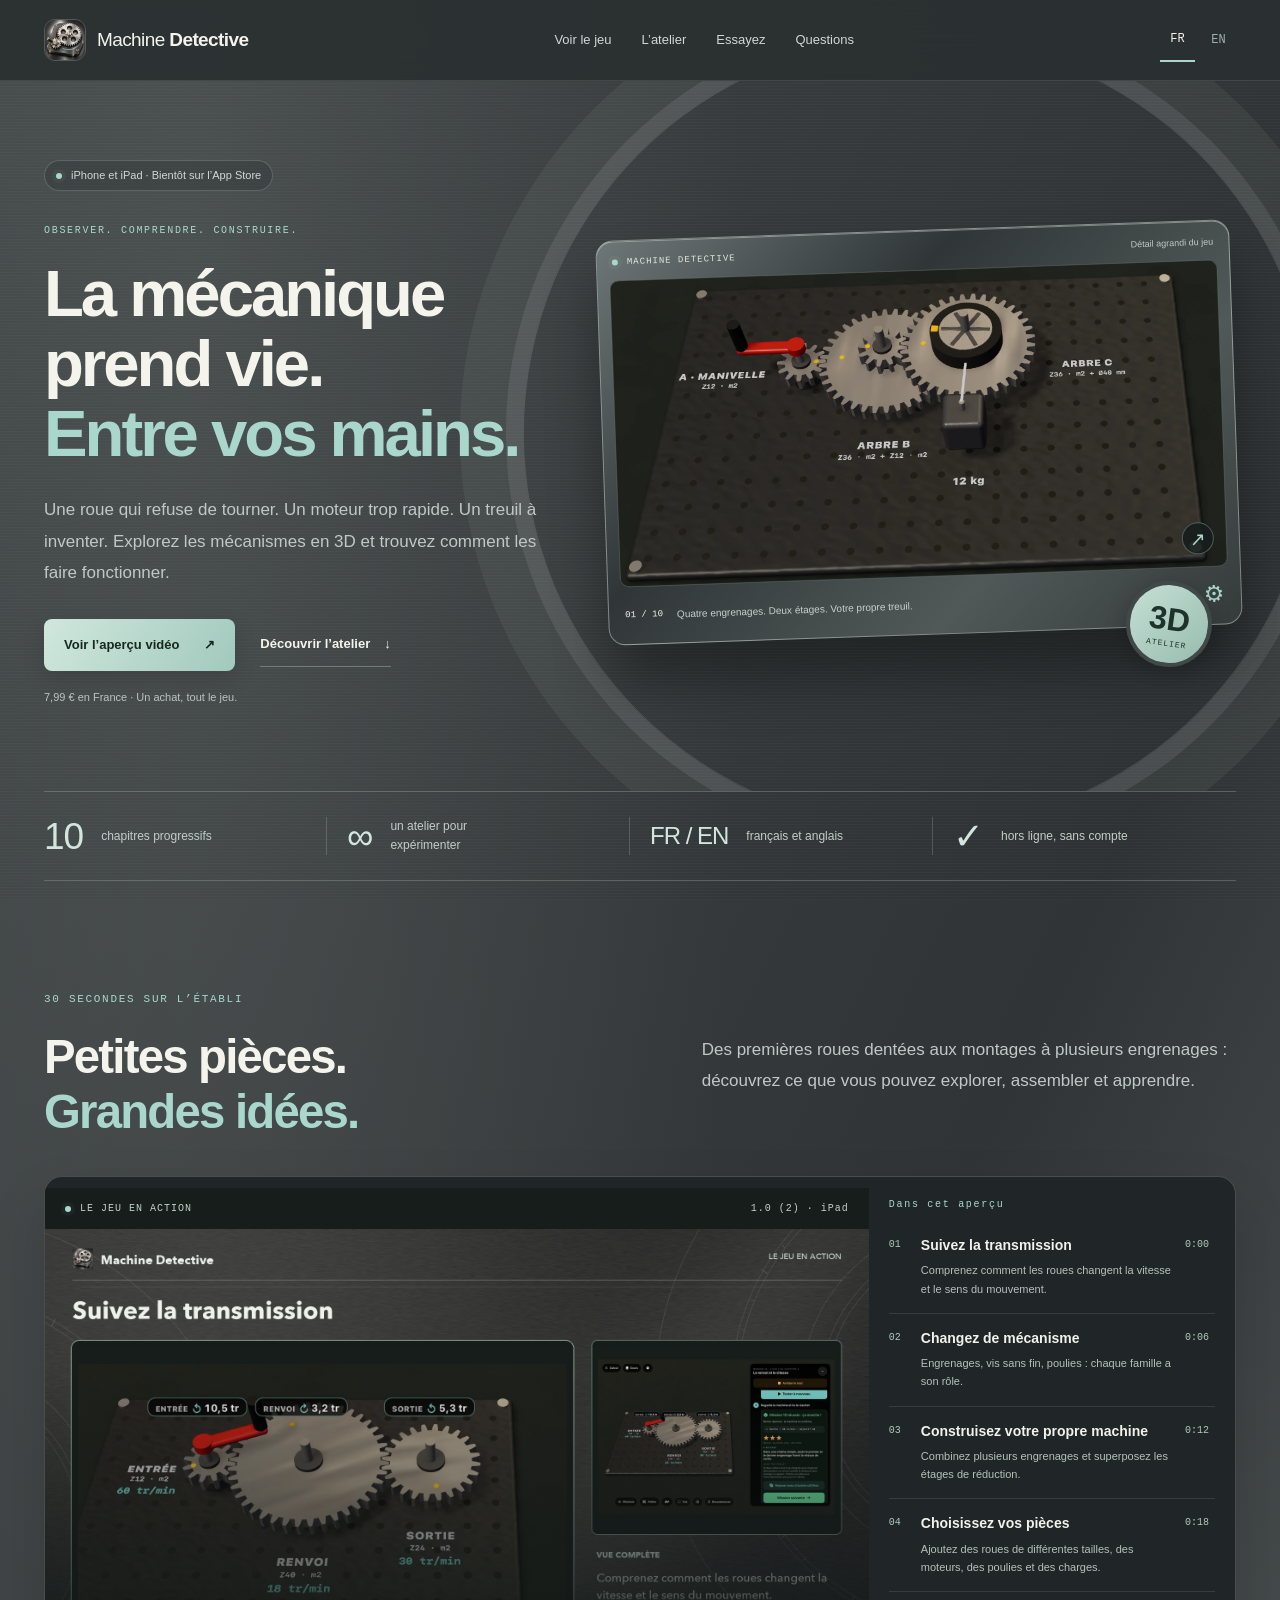
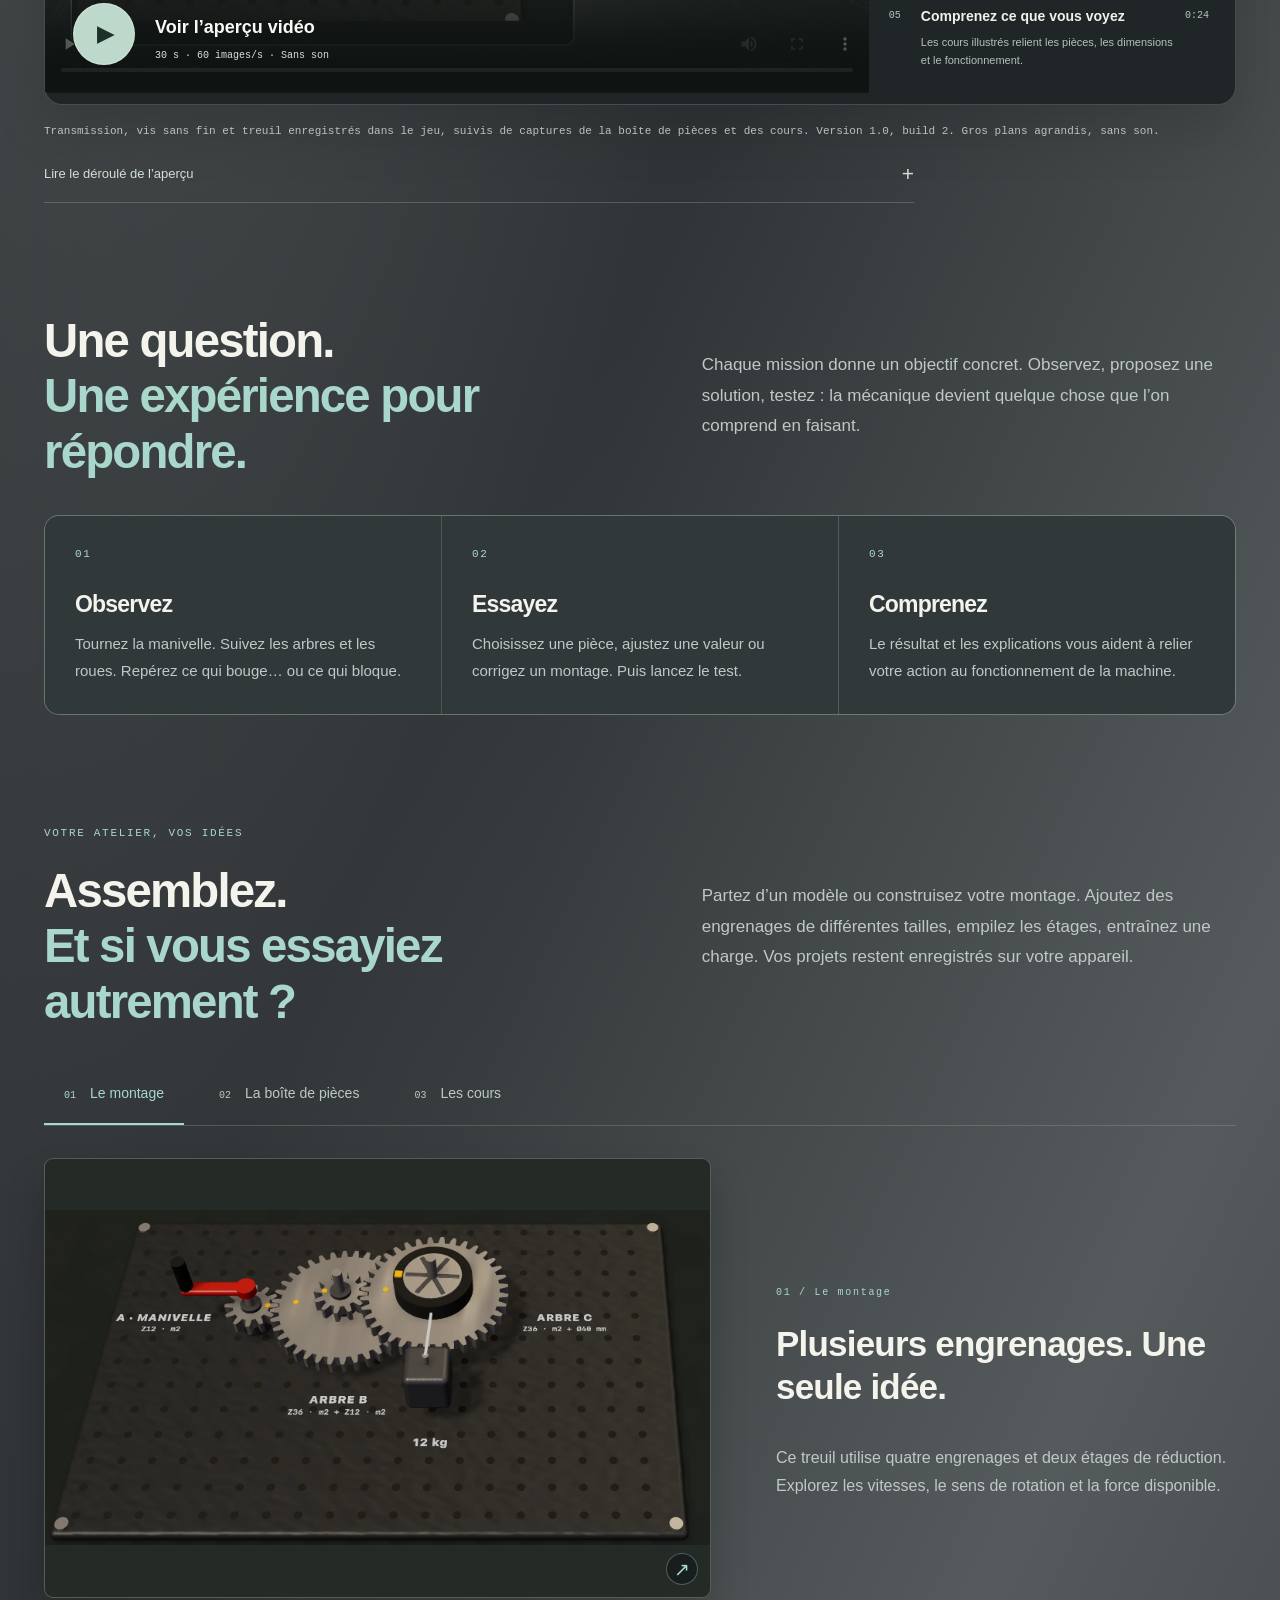
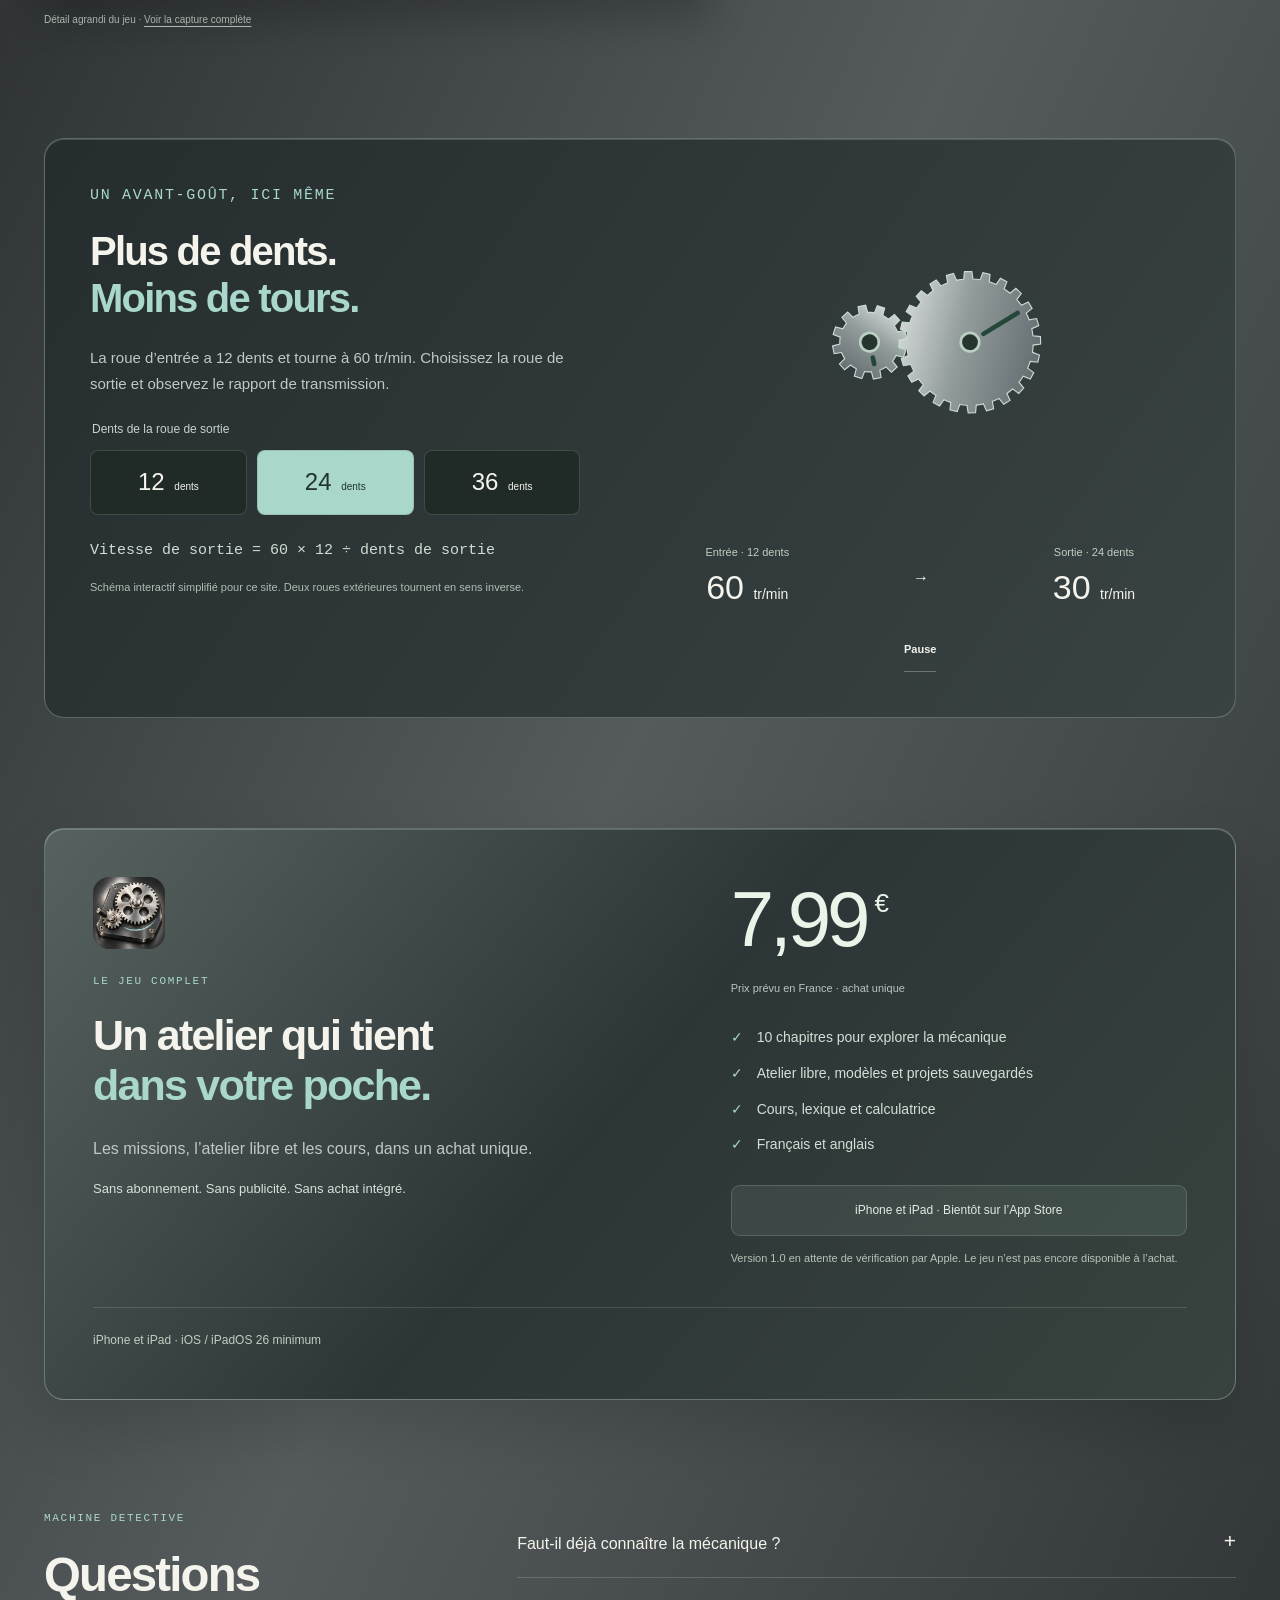
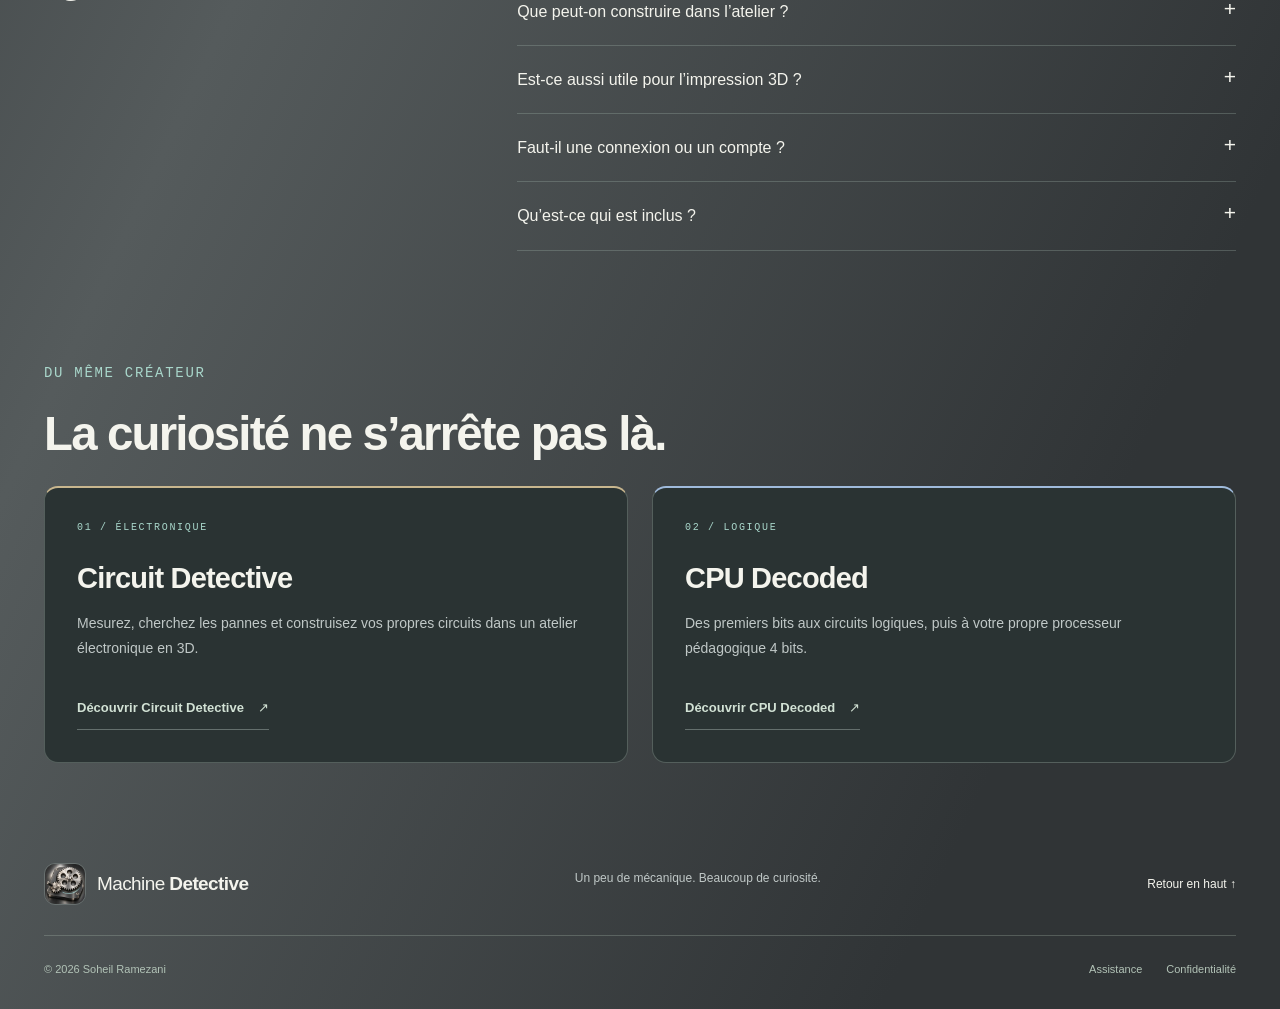
==== commit 3b544d6b: "Replace stuttering captures with smoother 60 fps gameplay videos" ====
--- a/index.html
+++ b/index.html
@@ -2,7 +2,7 @@
 <header class="site-header"><div class="nav-shell"><a class="brand" href="index.html"><img src="assets/icon.webp" width="42" height="42" alt=""><span>Machine <b>Detective</b></span></a><nav id="navigation" aria-label="Navigation"><a href="#film">Voir le jeu</a><a href="#atelier">L’atelier</a><a href="#essayez">Essayez</a><a href="#faq">Questions</a></nav><div class="header-actions"><div class="languages" aria-label="Languages"><a href="index.html" lang="fr" hreflang="fr" aria-current=page>FR</a><a href="en/index.html" lang="en" hreflang="en" >EN</a></div><button class="menu-toggle" aria-label="Menu" aria-expanded="false" aria-controls="navigation"><span></span><span></span></button></div></div></header>
 <main id="main"><section class="hero shell"><div class="hero-copy"><p class="availability"><i></i>iPhone et iPad · Bientôt sur l’App Store</p><p class="eyebrow">OBSERVER. COMPRENDRE. CONSTRUIRE.</p><h1>La mécanique<br>prend vie.<br><em>Entre vos mains.</em></h1><p class="lead">Une roue qui refuse de tourner. Un moteur trop rapide. Un treuil à inventer. Explorez les mécanismes en 3D et trouvez comment les faire fonctionner.</p><div class="hero-actions"><a class="button primary" href="#film">Voir l’aperçu vidéo<span aria-hidden="true">↗</span></a><a class="text-link" href="#atelier">Découvrir l’atelier<span aria-hidden="true">↓</span></a></div><p class="price-note">7,99 € en France · Un achat, tout le jeu.</p></div><div class="hero-visual"><div class="orbit" aria-hidden="true"></div><div class="metal-frame"><div class="frame-top"><i></i><span>MACHINE DETECTIVE</span><span>Détail agrandi du jeu</span></div><button class="shot" data-lightbox="assets/fr-workshop-full.webp" data-caption="Voir la capture complète" aria-label="Voir la capture complète"><img src="assets/fr-workshop-detail.webp" alt="Quatre engrenages. Deux étages. Votre propre treuil." loading="lazy" decoding="async"><span class="expand" aria-hidden="true">↗</span></button><div class="frame-bottom"><span>01 / 10</span><p>Quatre engrenages. Deux étages. Votre propre treuil.</p><span aria-hidden="true">⚙</span></div></div><div class="stamp" aria-hidden="true"><b>3D</b><span>ATELIER</span></div></div></section>
 <div class="shell"><div class="stats"><div><strong>10</strong><span>chapitres progressifs</span></div><div><strong>∞</strong><span>un atelier pour expérimenter</span></div><div><strong>FR / EN</strong><span>français et anglais</span></div><div><strong>✓</strong><span>hors ligne, sans compte</span></div></div></div>
-<section class="shell section-space" id="film"><div class="section-heading"><div><p class="eyebrow">30 SECONDES SUR L’ÉTABLI</p><h2>Petites pièces.<br><em>Grandes idées.</em></h2></div><p>Des premières roues dentées aux montages à plusieurs engrenages : découvrez ce que vous pouvez explorer, assembler et apprendre.</p></div><div class="film-stage"><div class="film-screen"><div class="film-topline"><span><i></i>LE JEU EN ACTION</span><span>1.0 (2) · iPad</span></div><div class="video-frame"><video id="gameplay" controls playsinline preload="none" poster="assets/fr-poster.jpg?v=f3a95402ea69" width="1920" height="1080" aria-label="Voir l’aperçu vidéo"><source src="assets/fr-preview.mp4?v=f3a95402ea69" type="video/mp4"><track kind="captions" src="assets/fr-preview.vtt" srclang="fr" label="Français"><a href="assets/fr-preview.mp4?v=f3a95402ea69">Voir l’aperçu vidéo</a></video><button class="film-play" hidden><span class="play-disc" aria-hidden="true">▶</span><span>Voir l’aperçu vidéo<small>30 s · Mécanismes en mouvement · Sans son</small></span></button></div></div><aside class="chapters"><p class="eyebrow">Dans cet aperçu</p><button class="chapter" data-seek="0"><span class="chapter-index">01</span><span><strong>Suivez la transmission</strong><small>Comprenez comment les roues changent la vitesse et le sens du mouvement.</small></span><time>0:00</time></button><button class="chapter" data-seek="6"><span class="chapter-index">02</span><span><strong>Changez de mécanisme</strong><small>Engrenages, vis sans fin, poulies : chaque famille a son rôle.</small></span><time>0:06</time></button><button class="chapter" data-seek="12"><span class="chapter-index">03</span><span><strong>Construisez votre propre machine</strong><small>Combinez plusieurs engrenages et superposez les étages de réduction.</small></span><time>0:12</time></button><button class="chapter" data-seek="18"><span class="chapter-index">04</span><span><strong>Choisissez vos pièces</strong><small>Ajoutez des roues de différentes tailles, des moteurs, des poulies et des charges.</small></span><time>0:18</time></button><button class="chapter" data-seek="24"><span class="chapter-index">05</span><span><strong>Comprenez ce que vous voyez</strong><small>Les cours illustrés relient les pièces, les dimensions et le fonctionnement.</small></span><time>0:24</time></button></aside></div><p class="film-caption">Transmission, vis sans fin et treuil enregistrés dans le jeu, suivis de captures de la boîte de pièces et des cours. Version 1.0, build 2. Gros plans agrandis, sans son.</p><details class="transcript"><summary>Lire le déroulé de l’aperçu<span aria-hidden="true">+</span></summary><p><strong>0:00 — Suivez la transmission.</strong> Comprenez comment les roues changent la vitesse et le sens du mouvement.</p><p><strong>0:06 — Changez de mécanisme.</strong> Engrenages, vis sans fin, poulies : chaque famille a son rôle.</p><p><strong>0:12 — Construisez votre propre machine.</strong> Combinez plusieurs engrenages et superposez les étages de réduction.</p><p><strong>0:18 — Choisissez vos pièces.</strong> Ajoutez des roues de différentes tailles, des moteurs, des poulies et des charges.</p><p><strong>0:24 — Comprenez ce que vous voyez.</strong> Les cours illustrés relient les pièces, les dimensions et le fonctionnement.</p></details></section>
+<section class="shell section-space" id="film"><div class="section-heading"><div><p class="eyebrow">30 SECONDES SUR L’ÉTABLI</p><h2>Petites pièces.<br><em>Grandes idées.</em></h2></div><p>Des premières roues dentées aux montages à plusieurs engrenages : découvrez ce que vous pouvez explorer, assembler et apprendre.</p></div><div class="film-stage"><div class="film-screen"><div class="film-topline"><span><i></i>LE JEU EN ACTION</span><span>1.0 (2) · iPad</span></div><div class="video-frame"><video id="gameplay" controls playsinline preload="none" poster="assets/fr-poster.jpg?v=604a9f979182" width="1920" height="1080" aria-label="Voir l’aperçu vidéo"><source src="assets/fr-preview.mp4?v=604a9f979182" type="video/mp4"><track kind="captions" src="assets/fr-preview.vtt" srclang="fr" label="Français"><a href="assets/fr-preview.mp4?v=604a9f979182">Voir l’aperçu vidéo</a></video><button class="film-play" hidden><span class="play-disc" aria-hidden="true">▶</span><span>Voir l’aperçu vidéo<small>30 s · 60 images/s · Sans son</small></span></button></div></div><aside class="chapters"><p class="eyebrow">Dans cet aperçu</p><button class="chapter" data-seek="0"><span class="chapter-index">01</span><span><strong>Suivez la transmission</strong><small>Comprenez comment les roues changent la vitesse et le sens du mouvement.</small></span><time>0:00</time></button><button class="chapter" data-seek="6"><span class="chapter-index">02</span><span><strong>Changez de mécanisme</strong><small>Engrenages, vis sans fin, poulies : chaque famille a son rôle.</small></span><time>0:06</time></button><button class="chapter" data-seek="12"><span class="chapter-index">03</span><span><strong>Construisez votre propre machine</strong><small>Combinez plusieurs engrenages et superposez les étages de réduction.</small></span><time>0:12</time></button><button class="chapter" data-seek="18"><span class="chapter-index">04</span><span><strong>Choisissez vos pièces</strong><small>Ajoutez des roues de différentes tailles, des moteurs, des poulies et des charges.</small></span><time>0:18</time></button><button class="chapter" data-seek="24"><span class="chapter-index">05</span><span><strong>Comprenez ce que vous voyez</strong><small>Les cours illustrés relient les pièces, les dimensions et le fonctionnement.</small></span><time>0:24</time></button></aside></div><p class="film-caption">Transmission, vis sans fin et treuil enregistrés dans le jeu, suivis de captures de la boîte de pièces et des cours. Version 1.0, build 2. Gros plans agrandis, sans son.</p><details class="transcript"><summary>Lire le déroulé de l’aperçu<span aria-hidden="true">+</span></summary><p><strong>0:00 — Suivez la transmission.</strong> Comprenez comment les roues changent la vitesse et le sens du mouvement.</p><p><strong>0:06 — Changez de mécanisme.</strong> Engrenages, vis sans fin, poulies : chaque famille a son rôle.</p><p><strong>0:12 — Construisez votre propre machine.</strong> Combinez plusieurs engrenages et superposez les étages de réduction.</p><p><strong>0:18 — Choisissez vos pièces.</strong> Ajoutez des roues de différentes tailles, des moteurs, des poulies et des charges.</p><p><strong>0:24 — Comprenez ce que vous voyez.</strong> Les cours illustrés relient les pièces, les dimensions et le fonctionnement.</p></details></section>
 <section class="shell section-space"><div class="section-heading"><h2>Une question.<br><em>Une expérience pour répondre.</em></h2><p>Chaque mission donne un objectif concret. Observez, proposez une solution, testez : la mécanique devient quelque chose que l’on comprend en faisant.</p></div><div class="steps"><article><span class="mono">01</span><h3>Observez</h3><p>Tournez la manivelle. Suivez les arbres et les roues. Repérez ce qui bouge… ou ce qui bloque.</p></article><article><span class="mono">02</span><h3>Essayez</h3><p>Choisissez une pièce, ajustez une valeur ou corrigez un montage. Puis lancez le test.</p></article><article><span class="mono">03</span><h3>Comprenez</h3><p>Le résultat et les explications vous aident à relier votre action au fonctionnement de la machine.</p></article></div></section>
 <section class="shell section-space" id="atelier"><div class="section-heading"><div><p class="eyebrow">VOTRE ATELIER, VOS IDÉES</p><h2>Assemblez.<br><em>Et si vous essayiez autrement ?</em></h2></div><p>Partez d’un modèle ou construisez votre montage. Ajoutez des engrenages de différentes tailles, empilez les étages, entraînez une charge. Vos projets restent enregistrés sur votre appareil.</p></div><div class="tab-bar" role="tablist" aria-label="L’atelier"><button id="tab-0" role="tab" aria-selected="true" aria-controls="panel-0" tabindex="0"><span>01</span>Le montage</button><button id="tab-1" role="tab" aria-selected="false" aria-controls="panel-1" tabindex="-1"><span>02</span>La boîte de pièces</button><button id="tab-2" role="tab" aria-selected="false" aria-controls="panel-2" tabindex="-1"><span>03</span>Les cours</button></div><div id="panel-0" role="tabpanel" aria-labelledby="tab-0" class="showcase-panel" ><div class="panel-photo"><button class="shot" data-lightbox="assets/fr-workshop-full.webp" data-caption="Voir la capture complète" aria-label="Voir la capture complète"><img src="assets/fr-workshop-detail.webp" alt="Quatre engrenages. Deux étages. Votre propre treuil." loading="lazy" decoding="async"><span class="expand" aria-hidden="true">↗</span></button><small>Détail agrandi du jeu · <a href="assets/fr-workshop-full.webp">Voir la capture complète</a></small></div><div><p class="eyebrow">01 / Le montage</p><h3>Plusieurs engrenages. Une seule idée.</h3><p>Ce treuil utilise quatre engrenages et deux étages de réduction. Explorez les vitesses, le sens de rotation et la force disponible.</p></div></div><div id="panel-1" role="tabpanel" aria-labelledby="tab-1" class="showcase-panel" hidden><div class="panel-photo"><button class="shot" data-lightbox="assets/fr-parts-full.webp" data-caption="Voir la capture complète" aria-label="Voir la capture complète"><img src="assets/fr-parts-detail.webp" alt="Choisissez vos pièces" loading="lazy" decoding="async"><span class="expand" aria-hidden="true">↗</span></button><small>Détail agrandi du jeu · <a href="assets/fr-parts-full.webp">Voir la capture complète</a></small></div><div><p class="eyebrow">02 / La boîte de pièces</p><h3>La bonne pièce, à la bonne place.</h3><p>Moteurs, roues, couronnes, poulies et charges. Choisissez le nombre de dents et le module de vos roues pour créer vos propres transmissions.</p></div></div><div id="panel-2" role="tabpanel" aria-labelledby="tab-2" class="showcase-panel" hidden><div class="panel-photo"><button class="shot" data-lightbox="assets/fr-course-full.webp" data-caption="Voir la capture complète" aria-label="Voir la capture complète"><img src="assets/fr-course-detail.webp" alt="Comprenez ce que vous voyez" loading="lazy" decoding="async"><span class="expand" aria-hidden="true">↗</span></button><small>Détail agrandi du jeu · <a href="assets/fr-course-full.webp">Voir la capture complète</a></small></div><div><p class="eyebrow">03 / Les cours</p><h3>Un mécanisme, une explication.</h3><p>Retrouvez les schémas, le lexique, la calculatrice et les explications en 3D pas à pas, directement dans le jeu.</p></div></div></section>
 <section class="shell section-space" id="essayez"><div class="demo-box"><div class="demo-copy"><p class="eyebrow">UN AVANT-GOÛT, ICI MÊME</p><h2>Plus de dents.<br><em>Moins de tours.</em></h2><p>La roue d’entrée a 12 dents et tourne à 60 tr/min. Choisissez la roue de sortie et observez le rapport de transmission.</p><fieldset><legend>Dents de la roue de sortie</legend><div class="gear-options"><button data-teeth="12" aria-pressed="false">12 <small>dents</small></button><button data-teeth="24" aria-pressed="true">24 <small>dents</small></button><button data-teeth="36" aria-pressed="false">36 <small>dents</small></button></div></fieldset><p class="formula">Vitesse de sortie = 60 × 12 ÷ dents de sortie</p><p class="demo-note">Schéma interactif simplifié pour ce site. Deux roues extérieures tournent en sens inverse.</p></div><div class="gear-demo"><svg viewBox="0 0 580 360" role="img" aria-label="La roue d’entrée a 12 dents et tourne à 60 tr/min. Choisissez la roue de sortie et observez le rapport de transmission."><defs><linearGradient id="steel" x2="1" y2="1"><stop stop-color="#edf0ee"/><stop offset=".45" stop-color="#929c9c"/><stop offset="1" stop-color="#555f63"/></linearGradient></defs><g id="gear-a"></g><g id="gear-b"></g></svg><div class="readouts"><div><small>Entrée · 12 dents</small><strong>60 <span>tr/min</span></strong></div><span aria-hidden="true">→</span><div aria-live="polite" aria-atomic="true"><small>Sortie · <span id="output-teeth">24</span> dents</small><strong><span id="output-speed">30</span> <span>tr/min</span></strong></div></div><button id="motion" class="text-link" data-pause="Pause" data-resume="Animer" aria-pressed="false">Pause</button></div></div></section>
